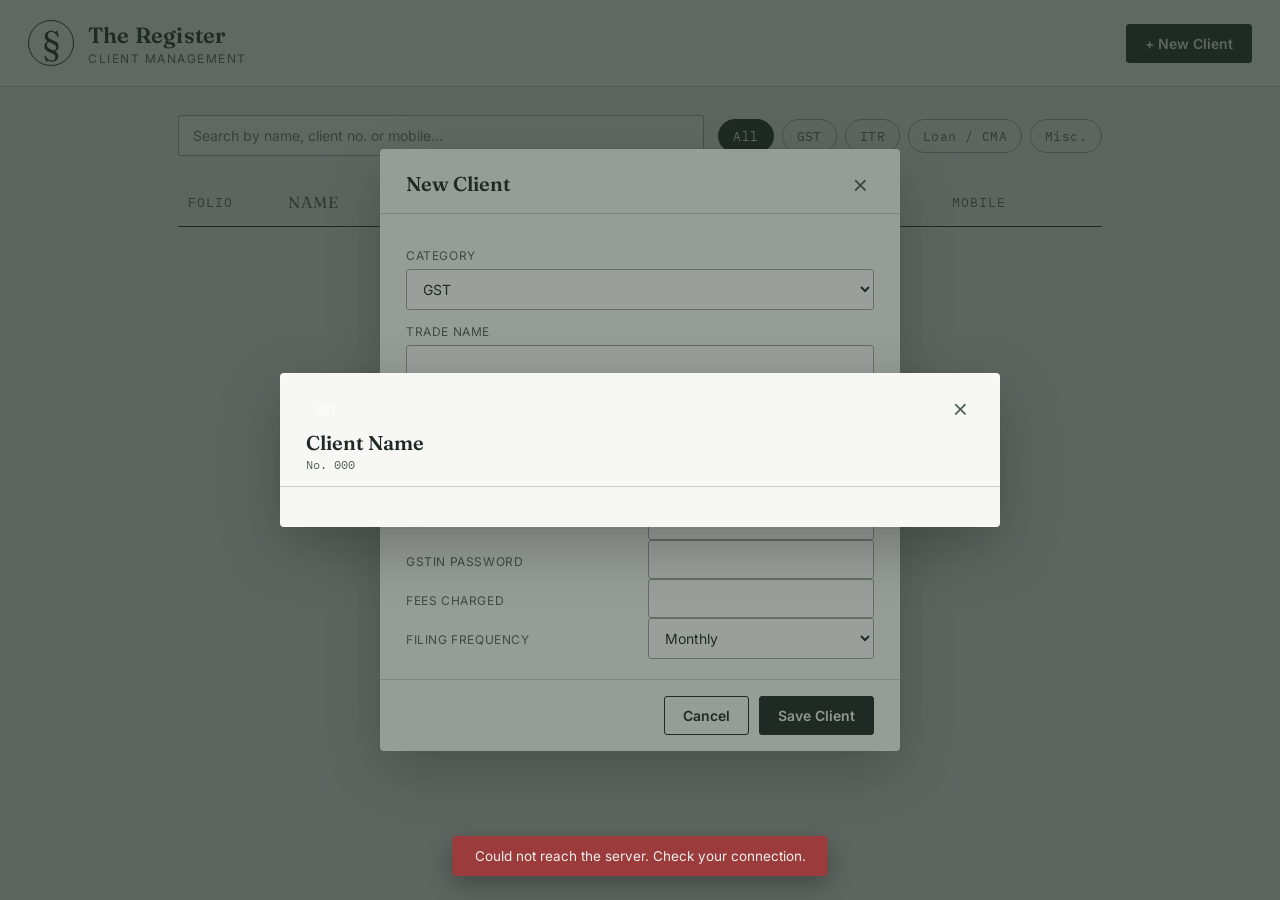
==== index.html @ 0e142f94 "Rename index-2.html to index.html" ====
<!DOCTYPE html>
<html lang="en">
<head>
<meta charset="UTF-8">
<meta name="viewport" content="width=device-width, initial-scale=1.0">
<title>The Register — Client Management</title>
<link rel="preconnect" href="https://fonts.googleapis.com">
<link href="https://fonts.googleapis.com/css2?family=Fraunces:opsz,wght@9..144,400;9..144,500;9..144,600&family=Inter:wght@400;500;600;700&family=IBM+Plex+Mono:wght@400;500&display=swap" rel="stylesheet">
<link rel="stylesheet" href="style.css">
</head>
<body>

<header class="topbar">
  <div class="brand">
    <span class="brand-mark">§</span>
    <div>
      <h1>The Register</h1>
      <p class="brand-sub">Client Management</p>
    </div>
  </div>
  <button class="btn btn-primary" id="addClientBtn">+ New Client</button>
</header>

<main>
  <div class="controls">
    <input type="text" id="searchInput" class="search-input" placeholder="Search by name, client no. or mobile…">
    <div class="chips" id="categoryChips">
      <button class="chip active" data-cat="ALL">All</button>
      <button class="chip" data-cat="GST">GST</button>
      <button class="chip" data-cat="ITR">ITR</button>
      <button class="chip" data-cat="LOAN">Loan / CMA</button>
      <button class="chip" data-cat="MISC">Misc.</button>
    </div>
  </div>

  <div class="ledger" id="ledgerHead">
    <div class="ledger-row ledger-headrow">
      <span class="col-no">Folio</span>
      <span class="col-name">Name</span>
      <span class="col-cat">Category</span>
      <span class="col-mobile">Mobile</span>
    </div>
  </div>
  <div class="ledger" id="clientList"></div>
  <p class="empty-state" id="emptyState" hidden>No clients match your search. Try a different name or clear the filter.</p>
</main>

<!-- ADD / EDIT CLIENT MODAL -->
<div class="overlay" id="addOverlay" hidden>
  <div class="modal">
    <div class="modal-head">
      <h2>New Client</h2>
      <button class="icon-btn" id="closeAddModal">&times;</button>
    </div>
    <div class="modal-body">
      <label class="field-label">Category</label>
      <select id="newCategorySelect" class="field-input">
        <option value="GST">GST</option>
        <option value="ITR">ITR</option>
        <option value="LOAN">Loan / CMA</option>
        <option value="MISC">Misc.</option>
      </select>
      <div id="newClientFields" class="field-grid"></div>
    </div>
    <div class="modal-foot">
      <button class="btn btn-ghost" id="cancelAddBtn">Cancel</button>
      <button class="btn btn-primary" id="saveNewClientBtn">Save Client</button>
    </div>
  </div>
</div>

<!-- CLIENT DETAIL MODAL -->
<div class="overlay" id="detailOverlay" hidden>
  <div class="modal modal-wide">
    <div class="modal-head">
      <div>
        <span class="stamp" id="detailStamp">GST</span>
        <h2 id="detailName">Client Name</h2>
        <p class="detail-folio" id="detailFolio">No. 000</p>
      </div>
      <button class="icon-btn" id="closeDetailModal">&times;</button>
    </div>
    <div class="modal-body" id="detailBody">
      <!-- populated by app.js -->
    </div>
  </div>
</div>

<div class="toast" id="toast" hidden></div>

<script src="app.js"></script>
</body>
</html>
---- style.css ----
:root{
  --paper: #EDEFEA;
  --paper-raised: #F7F8F4;
  --ink: #1F2A24;
  --ink-soft: #55635A;
  --line: #C9CFC6;
  --line-strong: #9CA69A;
  --gst: #A6742C;
  --itr: #1F6F63;
  --loan: #6B4C6E;
  --misc: #3E5C76;
  --danger: #9C3B3B;
  font-size: 16px;
}
*{ box-sizing: border-box; }
body{
  margin:0;
  background: var(--paper);
  color: var(--ink);
  font-family: 'Inter', sans-serif;
  -webkit-font-smoothing: antialiased;
}
h1,h2{ font-family: 'Fraunces', serif; font-weight: 600; margin:0; }
.mono{ font-family: 'IBM Plex Mono', monospace; }

/* ---- Topbar ---- */
.topbar{
  display:flex; align-items:center; justify-content:space-between;
  padding: 20px 28px;
  border-bottom: 1px solid var(--line);
  background: var(--paper-raised);
  position: sticky; top:0; z-index: 10;
}
.brand{ display:flex; align-items:center; gap:14px; }
.brand-mark{
  font-family:'Fraunces',serif; font-size:34px; color: var(--ink);
  border: 1.5px solid var(--ink); border-radius:50%;
  width:46px; height:46px; display:flex; align-items:center; justify-content:center;
  flex-shrink:0;
}
.brand h1{ font-size: 22px; letter-spacing: 0.2px; }
.brand-sub{ margin:2px 0 0; font-size:12px; text-transform:uppercase; letter-spacing:1.5px; color: var(--ink-soft); }

.btn{
  font-family:'Inter',sans-serif; font-size:14px; font-weight:600;
  padding:10px 18px; border-radius:3px; border:1px solid var(--ink); cursor:pointer;
  transition: all .15s ease;
}
.btn-primary{ background: var(--ink); color: var(--paper); }
.btn-primary:hover{ background:#3a4a3f; }
.btn-ghost{ background:transparent; color: var(--ink); }
.btn-ghost:hover{ background: var(--line); }
.btn-danger{ border-color: var(--danger); color: var(--danger); background: transparent; }
.btn-danger:hover{ background: var(--danger); color:#fff; }
.btn-small{ padding:6px 12px; font-size:13px; }

/* ---- Controls ---- */
main{ max-width: 980px; margin: 0 auto; padding: 28px; }
.controls{ display:flex; flex-wrap:wrap; gap:14px; align-items:center; margin-bottom: 22px; }
.search-input{
  flex:1; min-width:240px; padding:11px 14px; border:1px solid var(--line-strong);
  border-radius:3px; background: var(--paper-raised); font-family:'Inter'; font-size:14px; color: var(--ink);
}
.search-input:focus{ outline:2px solid var(--ink); outline-offset:1px; }
.chips{ display:flex; gap:8px; flex-wrap:wrap; }
.chip{
  font-family:'IBM Plex Mono', monospace; font-size:12.5px; letter-spacing:0.4px;
  padding:8px 14px; border-radius:20px; border:1px solid var(--line-strong);
  background: transparent; color: var(--ink-soft); cursor:pointer;
}
.chip.active{ background: var(--ink); color: var(--paper); border-color: var(--ink); }

/* ---- Ledger list ---- */
.ledger{ width:100%; }
.ledger-row{
  display:grid; grid-template-columns: 90px 1fr 130px 140px;
  align-items:center; padding: 14px 10px; border-bottom: 1px solid var(--line);
  gap: 10px;
}
.ledger-headrow{
  font-family:'IBM Plex Mono', monospace; font-size:11px; text-transform:uppercase;
  letter-spacing:1px; color: var(--ink-soft); border-bottom: 1.5px solid var(--ink);
}
.client-row{ cursor:pointer; transition: background .1s ease; }
.client-row:hover{ background: var(--paper-raised); }
.col-no{ font-family:'IBM Plex Mono',monospace; font-size:13px; color: var(--ink-soft); }
.col-name{ font-family:'Fraunces',serif; font-size:16px; }
.col-mobile{ font-family:'IBM Plex Mono',monospace; font-size:13px; }
.badge{
  display:inline-block; font-family:'IBM Plex Mono',monospace; font-size:11px; font-weight:500;
  padding:3px 9px; border-radius:2px; color:#fff; letter-spacing:0.4px; width: fit-content;
}
.empty-state{ text-align:center; color: var(--ink-soft); padding: 50px 0; font-size:14px; }

/* ---- Overlay / Modal ---- */
.overlay{
  position:fixed; inset:0; background: rgba(31,42,36,0.45);
  display:flex; align-items:center; justify-content:center; z-index:100; padding:20px;
}
.modal{
  background: var(--paper-raised); width:100%; max-width:520px; max-height:88vh;
  overflow-y:auto; border-radius:4px; box-shadow: 0 20px 60px rgba(0,0,0,0.25);
}
.modal-wide{ max-width: 720px; }
.modal-head{
  display:flex; align-items:flex-start; justify-content:space-between;
  padding: 22px 26px 14px; border-bottom:1px solid var(--line); position:relative;
}
.modal-head h2{ font-size:20px; }
.icon-btn{
  background:none; border:none; font-size:26px; line-height:1; cursor:pointer; color: var(--ink-soft);
}
.modal-body{ padding: 20px 26px; }
.modal-foot{
  display:flex; justify-content:flex-end; gap:10px; padding: 16px 26px; border-top:1px solid var(--line);
}

.field-label{ display:block; font-size:12px; text-transform:uppercase; letter-spacing:0.6px; color: var(--ink-soft); margin: 14px 0 6px; }
.field-input, textarea, select{
  width:100%; padding:10px 12px; border:1px solid var(--line-strong); border-radius:3px;
  font-family:'Inter'; font-size:14px; background:#fff; color: var(--ink);
}
textarea{ resize: vertical; min-height:60px; }
.field-grid{ display:grid; grid-template-columns: 1fr 1fr; gap: 0 16px; }
.field-grid .full{ grid-column: 1 / -1; }

/* ---- Client detail ---- */
.stamp{
  display:inline-block; font-family:'IBM Plex Mono',monospace; font-size:11px; font-weight:600;
  padding:4px 10px; border-radius:2px; color:#fff; transform: rotate(-3deg); margin-bottom:8px;
}
.detail-folio{ margin:2px 0 0; font-family:'IBM Plex Mono',monospace; font-size:12px; color: var(--ink-soft); }

.detail-section{ margin-bottom: 22px; }
.detail-section h3{
  font-family:'Fraunces',serif; font-size:15px; font-weight:600; margin: 0 0 10px;
  padding-bottom:6px; border-bottom: 1px solid var(--line);
}
.detail-grid{ display:grid; grid-template-columns: 1fr 1fr; gap: 10px 20px; }
.detail-item dt{ font-size:11px; text-transform:uppercase; letter-spacing:0.5px; color: var(--ink-soft); }
.detail-item dd{ margin: 2px 0 0; font-size:14.5px; }
.detail-item{ margin:0; }

table.ledger-table{ width:100%; border-collapse: collapse; font-size:13.5px; }
table.ledger-table th{
  text-align:left; font-family:'IBM Plex Mono',monospace; font-size:11px; text-transform:uppercase;
  letter-spacing:0.5px; color: var(--ink-soft); border-bottom: 1.5px solid var(--ink); padding:6px 8px;
}
table.ledger-table td{ padding:8px; border-bottom: 1px solid var(--line); vertical-align:top; }
table.ledger-table a{ color: var(--ink); }

.file-chip{
  display:inline-flex; align-items:center; gap:6px; font-size:12.5px; padding:5px 10px;
  border:1px solid var(--line-strong); border-radius:14px; margin:3px 6px 3px 0; text-decoration:none; color: var(--ink);
}
.file-chip:hover{ background: var(--line); }

.top-actions{ display:flex; gap:10px; margin-bottom: 18px; flex-wrap:wrap; }

.inline-form{ border: 1px dashed var(--line-strong); border-radius:4px; padding:14px; margin-top:10px; }
.inline-form .field-grid{ margin-bottom: 10px; }

.toast{
  position:fixed; bottom:24px; left:50%; transform:translateX(-50%);
  background: var(--ink); color: var(--paper); padding:12px 22px; border-radius:4px;
  font-size:13.5px; z-index:200; box-shadow:0 8px 24px rgba(0,0,0,0.3);
}

@media (max-width: 640px){
  .ledger-row{ grid-template-columns: 60px 1fr 90px; }
  .col-mobile{ display:none; }
  .field-grid{ grid-template-columns: 1fr; }
  .detail-grid{ grid-template-columns: 1fr; }
}
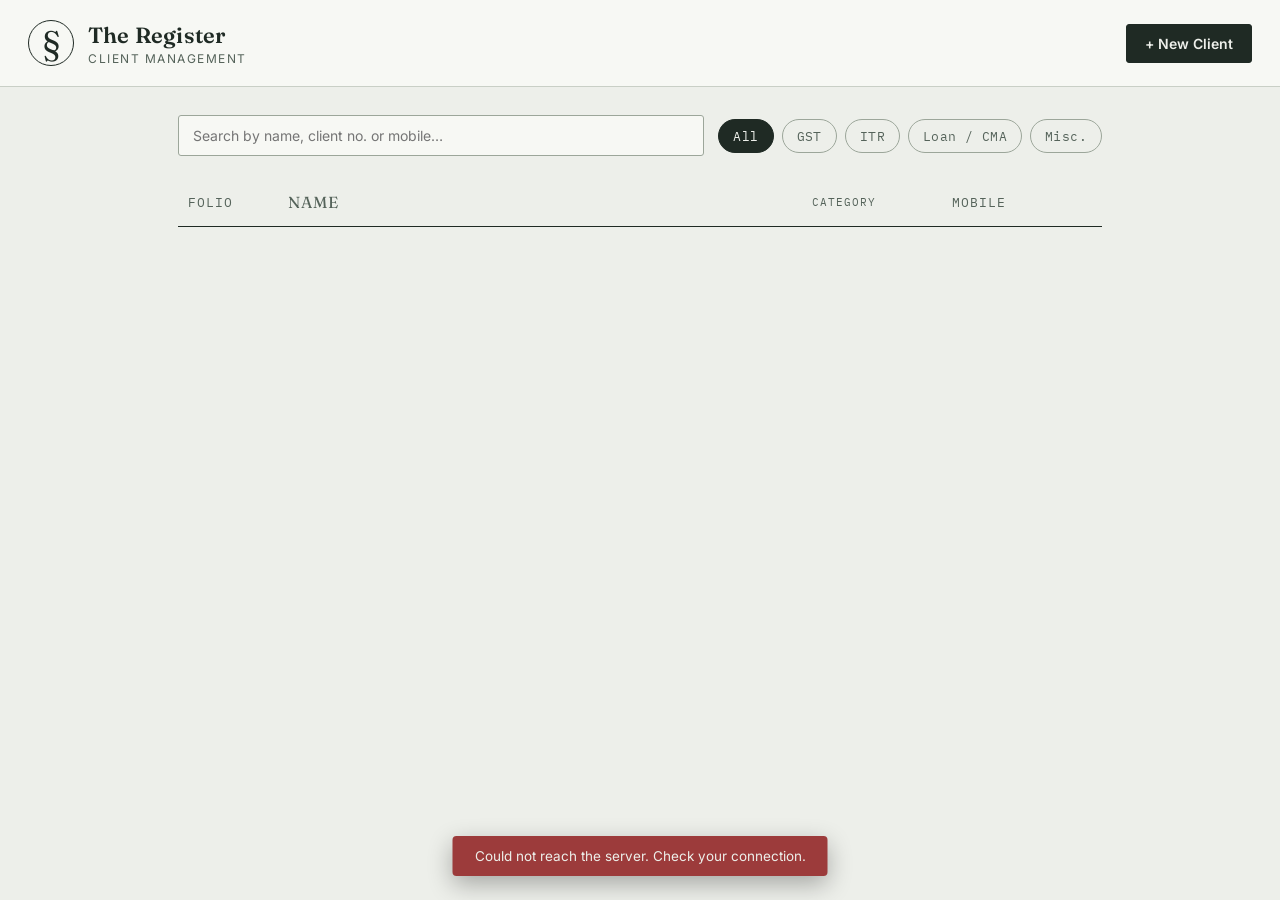
==== commit 9e471f2a: "Rename index-3.html to index.html" ====
--- a/index.html
+++ b/index.html
@@ -6,7 +6,184 @@
 <title>The Register — Client Management</title>
 <link rel="preconnect" href="https://fonts.googleapis.com">
 <link href="https://fonts.googleapis.com/css2?family=Fraunces:opsz,wght@9..144,400;9..144,500;9..144,600&family=Inter:wght@400;500;600;700&family=IBM+Plex+Mono:wght@400;500&display=swap" rel="stylesheet">
-<link rel="stylesheet" href="style.css">
+<style>
+:root{
+  --paper: #EDEFEA;
+  --paper-raised: #F7F8F4;
+  --ink: #1F2A24;
+  --ink-soft: #55635A;
+  --line: #C9CFC6;
+  --line-strong: #9CA69A;
+  --gst: #A6742C;
+  --itr: #1F6F63;
+  --loan: #6B4C6E;
+  --misc: #3E5C76;
+  --danger: #9C3B3B;
+  font-size: 16px;
+}
+*{ box-sizing: border-box; }
+body{
+  margin:0;
+  background: var(--paper);
+  color: var(--ink);
+  font-family: 'Inter', sans-serif;
+  -webkit-font-smoothing: antialiased;
+}
+h1,h2{ font-family: 'Fraunces', serif; font-weight: 600; margin:0; }
+.mono{ font-family: 'IBM Plex Mono', monospace; }
+
+/* ---- Topbar ---- */
+.topbar{
+  display:flex; align-items:center; justify-content:space-between;
+  padding: 20px 28px;
+  border-bottom: 1px solid var(--line);
+  background: var(--paper-raised);
+  position: sticky; top:0; z-index: 10;
+}
+.brand{ display:flex; align-items:center; gap:14px; }
+.brand-mark{
+  font-family:'Fraunces',serif; font-size:34px; color: var(--ink);
+  border: 1.5px solid var(--ink); border-radius:50%;
+  width:46px; height:46px; display:flex; align-items:center; justify-content:center;
+  flex-shrink:0;
+}
+.brand h1{ font-size: 22px; letter-spacing: 0.2px; }
+.brand-sub{ margin:2px 0 0; font-size:12px; text-transform:uppercase; letter-spacing:1.5px; color: var(--ink-soft); }
+
+.btn{
+  font-family:'Inter',sans-serif; font-size:14px; font-weight:600;
+  padding:10px 18px; border-radius:3px; border:1px solid var(--ink); cursor:pointer;
+  transition: all .15s ease;
+}
+.btn-primary{ background: var(--ink); color: var(--paper); }
+.btn-primary:hover{ background:#3a4a3f; }
+.btn-ghost{ background:transparent; color: var(--ink); }
+.btn-ghost:hover{ background: var(--line); }
+.btn-danger{ border-color: var(--danger); color: var(--danger); background: transparent; }
+.btn-danger:hover{ background: var(--danger); color:#fff; }
+.btn-small{ padding:6px 12px; font-size:13px; }
+
+/* ---- Controls ---- */
+main{ max-width: 980px; margin: 0 auto; padding: 28px; }
+.controls{ display:flex; flex-wrap:wrap; gap:14px; align-items:center; margin-bottom: 22px; }
+.search-input{
+  flex:1; min-width:240px; padding:11px 14px; border:1px solid var(--line-strong);
+  border-radius:3px; background: var(--paper-raised); font-family:'Inter'; font-size:14px; color: var(--ink);
+}
+.search-input:focus{ outline:2px solid var(--ink); outline-offset:1px; }
+.chips{ display:flex; gap:8px; flex-wrap:wrap; }
+.chip{
+  font-family:'IBM Plex Mono', monospace; font-size:12.5px; letter-spacing:0.4px;
+  padding:8px 14px; border-radius:20px; border:1px solid var(--line-strong);
+  background: transparent; color: var(--ink-soft); cursor:pointer;
+}
+.chip.active{ background: var(--ink); color: var(--paper); border-color: var(--ink); }
+
+/* ---- Ledger list ---- */
+.ledger{ width:100%; }
+.ledger-row{
+  display:grid; grid-template-columns: 90px 1fr 130px 140px;
+  align-items:center; padding: 14px 10px; border-bottom: 1px solid var(--line);
+  gap: 10px;
+}
+.ledger-headrow{
+  font-family:'IBM Plex Mono', monospace; font-size:11px; text-transform:uppercase;
+  letter-spacing:1px; color: var(--ink-soft); border-bottom: 1.5px solid var(--ink);
+}
+.client-row{ cursor:pointer; transition: background .1s ease; }
+.client-row:hover{ background: var(--paper-raised); }
+.col-no{ font-family:'IBM Plex Mono',monospace; font-size:13px; color: var(--ink-soft); }
+.col-name{ font-family:'Fraunces',serif; font-size:16px; }
+.col-mobile{ font-family:'IBM Plex Mono',monospace; font-size:13px; }
+.badge{
+  display:inline-block; font-family:'IBM Plex Mono',monospace; font-size:11px; font-weight:500;
+  padding:3px 9px; border-radius:2px; color:#fff; letter-spacing:0.4px; width: fit-content;
+}
+.empty-state{ text-align:center; color: var(--ink-soft); padding: 50px 0; font-size:14px; }
+
+/* ---- Overlay / Modal ---- */
+.overlay{
+  position:fixed; inset:0; background: rgba(31,42,36,0.45);
+  display:flex; align-items:center; justify-content:center; z-index:100; padding:20px;
+}
+.overlay[hidden]{ display:none !important; }
+.modal{
+  background: var(--paper-raised); width:100%; max-width:520px; max-height:88vh;
+  overflow-y:auto; border-radius:4px; box-shadow: 0 20px 60px rgba(0,0,0,0.25);
+}
+.modal-wide{ max-width: 720px; }
+.modal-head{
+  display:flex; align-items:flex-start; justify-content:space-between;
+  padding: 22px 26px 14px; border-bottom:1px solid var(--line); position:relative;
+}
+.modal-head h2{ font-size:20px; }
+.icon-btn{
+  background:none; border:none; font-size:26px; line-height:1; cursor:pointer; color: var(--ink-soft);
+}
+.modal-body{ padding: 20px 26px; }
+.modal-foot{
+  display:flex; justify-content:flex-end; gap:10px; padding: 16px 26px; border-top:1px solid var(--line);
+}
+
+.field-label{ display:block; font-size:12px; text-transform:uppercase; letter-spacing:0.6px; color: var(--ink-soft); margin: 14px 0 6px; }
+.field-input, textarea, select{
+  width:100%; padding:10px 12px; border:1px solid var(--line-strong); border-radius:3px;
+  font-family:'Inter'; font-size:14px; background:#fff; color: var(--ink);
+}
+textarea{ resize: vertical; min-height:60px; }
+.field-grid{ display:grid; grid-template-columns: 1fr 1fr; gap: 0 16px; }
+.field-grid .full{ grid-column: 1 / -1; }
+
+/* ---- Client detail ---- */
+.stamp{
+  display:inline-block; font-family:'IBM Plex Mono',monospace; font-size:11px; font-weight:600;
+  padding:4px 10px; border-radius:2px; color:#fff; transform: rotate(-3deg); margin-bottom:8px;
+}
+.detail-folio{ margin:2px 0 0; font-family:'IBM Plex Mono',monospace; font-size:12px; color: var(--ink-soft); }
+
+.detail-section{ margin-bottom: 22px; }
+.detail-section h3{
+  font-family:'Fraunces',serif; font-size:15px; font-weight:600; margin: 0 0 10px;
+  padding-bottom:6px; border-bottom: 1px solid var(--line);
+}
+.detail-grid{ display:grid; grid-template-columns: 1fr 1fr; gap: 10px 20px; }
+.detail-item dt{ font-size:11px; text-transform:uppercase; letter-spacing:0.5px; color: var(--ink-soft); }
+.detail-item dd{ margin: 2px 0 0; font-size:14.5px; }
+.detail-item{ margin:0; }
+
+table.ledger-table{ width:100%; border-collapse: collapse; font-size:13.5px; }
+table.ledger-table th{
+  text-align:left; font-family:'IBM Plex Mono',monospace; font-size:11px; text-transform:uppercase;
+  letter-spacing:0.5px; color: var(--ink-soft); border-bottom: 1.5px solid var(--ink); padding:6px 8px;
+}
+table.ledger-table td{ padding:8px; border-bottom: 1px solid var(--line); vertical-align:top; }
+table.ledger-table a{ color: var(--ink); }
+
+.file-chip{
+  display:inline-flex; align-items:center; gap:6px; font-size:12.5px; padding:5px 10px;
+  border:1px solid var(--line-strong); border-radius:14px; margin:3px 6px 3px 0; text-decoration:none; color: var(--ink);
+}
+.file-chip:hover{ background: var(--line); }
+
+.top-actions{ display:flex; gap:10px; margin-bottom: 18px; flex-wrap:wrap; }
+
+.inline-form{ border: 1px dashed var(--line-strong); border-radius:4px; padding:14px; margin-top:10px; }
+.inline-form .field-grid{ margin-bottom: 10px; }
+
+.toast{
+  position:fixed; bottom:24px; left:50%; transform:translateX(-50%);
+  background: var(--ink); color: var(--paper); padding:12px 22px; border-radius:4px;
+  font-size:13.5px; z-index:200; box-shadow:0 8px 24px rgba(0,0,0,0.3);
+}
+
+@media (max-width: 640px){
+  .ledger-row{ grid-template-columns: 60px 1fr 90px; }
+  .col-mobile{ display:none; }
+  .field-grid{ grid-template-columns: 1fr; }
+  .detail-grid{ grid-template-columns: 1fr; }
+}
+
+</style>
 </head>
 <body>
 
@@ -88,6 +265,513 @@
 
 <div class="toast" id="toast" hidden></div>
 
-<script src="app.js"></script>
+<script>
+// ====== CONFIG ======
+const WEBAPP_URL = 'https://script.google.com/macros/s/AKfycbxRIaW9MfkYPG2aRghtHPaERHVi68ciGBu0YhYtq0pR581flV8NpAcSADI3J6Pv7G05Zg/exec';
+
+const CATEGORY_META = {
+  GST:  { label: 'GST',       color: '#A6742C' },
+  ITR:  { label: 'ITR',       color: '#1F6F63' },
+  LOAN: { label: 'Loan/CMA',  color: '#6B4C6E' },
+  MISC: { label: 'Misc.',     color: '#3E5C76' }
+};
+
+const FIELDS = {
+  GST: [
+    { key: 'TradeName', label: 'Trade Name', type: 'text', required: true, full: true },
+    { key: 'GSTIN', label: 'GSTIN No.', type: 'text' },
+    { key: 'MobileNo', label: 'Mobile No.', type: 'tel' },
+    { key: 'EmailId', label: 'Email ID', type: 'email' },
+    { key: 'UserId', label: 'User ID', type: 'text' },
+    { key: 'GSTPassword', label: 'GSTIN Password', type: 'text' },
+    { key: 'FeesCharged', label: 'Fees Charged', type: 'text' },
+    { key: 'FilingFrequency', label: 'Filing Frequency', type: 'select', options: ['Monthly', 'Quarterly'] }
+  ],
+  ITR: [
+    { key: 'Name', label: 'Name', type: 'text', required: true, full: true },
+    { key: 'BirthDate', label: 'Birth Date', type: 'date' },
+    { key: 'PhoneNo', label: 'Phone No.', type: 'tel' },
+    { key: 'Address', label: 'Address', type: 'textarea', full: true },
+    { key: 'EmailId', label: 'Email ID', type: 'email' },
+    { key: 'AadharNo', label: 'Aadhar No.', type: 'text' },
+    { key: 'PanNo', label: 'PAN Card No.', type: 'text' },
+    { key: 'ITRPassword', label: 'ITR Password', type: 'text' },
+    { key: 'AISTISPassword', label: 'AIS / TIS Password', type: 'text' }
+  ],
+  LOAN: [
+    { key: 'Name', label: 'Client Name', type: 'text', required: true, full: true },
+    { key: 'MobileNo', label: 'Mobile No.', type: 'tel' },
+    { key: 'LoanAmount', label: 'Loan Amount', type: 'text' },
+    { key: 'Address', label: 'Address', type: 'textarea', full: true },
+    { key: 'FeesCharged', label: 'Fees Charged', type: 'text' },
+    { key: 'Details', label: 'Details', type: 'textarea', full: true }
+  ],
+  MISC: [
+    { key: 'Name', label: 'Client Name', type: 'text', required: true, full: true },
+    { key: 'MobileNo', label: 'Mobile No.', type: 'tel' },
+    { key: 'FeesCharged', label: 'Fees Charged', type: 'text' },
+    { key: 'Address', label: 'Address', type: 'textarea', full: true },
+    { key: 'OtherDetails', label: 'Other Details (optional)', type: 'textarea', full: true }
+  ]
+};
+
+const ENTRY_FIELDS = {
+  GST: [
+    { key: 'Month', label: 'Month', type: 'month' },
+    { key: 'TaxableValue', label: 'Taxable Value of Sales', type: 'text' },
+    { key: 'DocumentsIssued', label: 'Documents Issued', type: 'text' },
+    { key: 'HSN', label: 'HSN No.', type: 'text' },
+    { key: 'OtherDetails', label: 'Other Details', type: 'text' }
+  ],
+  ITR: [
+    { key: 'Year', label: 'Year', type: 'text' },
+    { key: 'ReturnFiledOn', label: 'Return Filed On', type: 'date' },
+    { key: 'IncomeDeclared', label: 'Income Declared', type: 'text' },
+    { key: 'TaxPaid', label: 'Tax Paid', type: 'text' },
+    { key: 'FeesCharged', label: 'Fees Charged', type: 'text' }
+  ]
+};
+
+const ENTRY_TABLE_COLUMNS = {
+  GST: ['Month', 'TaxableValue', 'DocumentsIssued', 'HSN', 'OtherDetails', 'DocLinks'],
+  ITR: ['Year', 'ReturnFiledOn', 'IncomeDeclared', 'TaxPaid', 'FeesCharged', 'DocLinks']
+};
+
+// ====== STATE ======
+let allClients = [];
+let activeCategory = 'ALL';
+let searchTerm = '';
+let currentDetail = null; // { category, clientNo }
+let editMode = false;
+
+// ====== INIT ======
+document.addEventListener('DOMContentLoaded', () => {
+  buildAddFormFields('GST');
+  loadClients();
+
+  document.getElementById('addClientBtn').addEventListener('click', openAddModal);
+  document.getElementById('closeAddModal').addEventListener('click', closeAddModal);
+  document.getElementById('cancelAddBtn').addEventListener('click', closeAddModal);
+  document.getElementById('saveNewClientBtn').addEventListener('click', submitNewClient);
+  document.getElementById('newCategorySelect').addEventListener('change', (e) => buildAddFormFields(e.target.value));
+  document.getElementById('closeDetailModal').addEventListener('click', closeDetailModal);
+  document.getElementById('searchInput').addEventListener('input', (e) => { searchTerm = e.target.value.toLowerCase(); renderList(); });
+
+  document.getElementById('categoryChips').addEventListener('click', (e) => {
+    if (!e.target.classList.contains('chip')) return;
+    document.querySelectorAll('.chip').forEach(c => c.classList.remove('active'));
+    e.target.classList.add('active');
+    activeCategory = e.target.dataset.cat;
+    renderList();
+  });
+});
+
+// ====== API HELPERS ======
+async function apiGet(params) {
+  const url = new URL(WEBAPP_URL);
+  Object.keys(params).forEach(k => url.searchParams.set(k, params[k]));
+  const res = await fetch(url.toString());
+  return res.json();
+}
+async function apiPost(action, payload) {
+  const res = await fetch(WEBAPP_URL, {
+    method: 'POST',
+    body: JSON.stringify({ action, payload })
+  });
+  return res.json();
+}
+function showToast(msg, isError) {
+  const t = document.getElementById('toast');
+  t.textContent = msg;
+  t.style.background = isError ? '#9C3B3B' : '#1F2A24';
+  t.hidden = false;
+  setTimeout(() => { t.hidden = true; }, 3200);
+}
+function filesToPayload(fileInput) {
+  const files = Array.from(fileInput.files || []);
+  return Promise.all(files.map(f => new Promise((resolve, reject) => {
+    const reader = new FileReader();
+    reader.onload = () => resolve({ name: f.name, mime: f.type, data: reader.result.split(',')[1] });
+    reader.onerror = reject;
+    reader.readAsDataURL(f);
+  })));
+}
+
+// ====== LIST ======
+async function loadClients() {
+  try {
+    const data = await apiGet({ action: 'listClients' });
+    if (!data.ok) { showToast(data.error || 'Failed to load clients', true); return; }
+    allClients = data.clients;
+    renderList();
+  } catch (err) {
+    showToast('Could not reach the server. Check your connection.', true);
+  }
+}
+
+function renderList() {
+  const container = document.getElementById('clientList');
+  const empty = document.getElementById('emptyState');
+  let list = allClients;
+  if (activeCategory !== 'ALL') list = list.filter(c => c.category === activeCategory);
+  if (searchTerm) {
+    list = list.filter(c =>
+      (c.name || '').toLowerCase().includes(searchTerm) ||
+      (c.clientNo || '').toLowerCase().includes(searchTerm) ||
+      (c.mobile || '').toLowerCase().includes(searchTerm)
+    );
+  }
+  container.innerHTML = '';
+  if (list.length === 0) { empty.hidden = false; return; }
+  empty.hidden = true;
+
+  list.forEach(c => {
+    const meta = CATEGORY_META[c.category] || { label: c.category, color: '#555' };
+    const row = document.createElement('div');
+    row.className = 'ledger-row client-row';
+    row.innerHTML = `
+      <span class="col-no mono">${c.clientNo}</span>
+      <span class="col-name">${escapeHtml(c.name || '(unnamed)')}</span>
+      <span class="col-cat"><span class="badge" style="background:${meta.color}">${meta.label}</span></span>
+      <span class="col-mobile">${escapeHtml(c.mobile || '')}</span>
+    `;
+    row.addEventListener('click', () => openDetailModal(c.category, c.clientNo));
+    container.appendChild(row);
+  });
+}
+
+function escapeHtml(str) {
+  return String(str).replace(/[&<>"']/g, s => ({ '&': '&amp;', '<': '&lt;', '>': '&gt;', '"': '&quot;', "'": '&#39;' }[s]));
+}
+
+// ====== ADD CLIENT MODAL ======
+function openAddModal() {
+  document.getElementById('newCategorySelect').value = 'GST';
+  buildAddFormFields('GST');
+  document.getElementById('addOverlay').hidden = false;
+}
+function closeAddModal() { document.getElementById('addOverlay').hidden = true; }
+
+function buildAddFormFields(category) {
+  const wrap = document.getElementById('newClientFields');
+  wrap.innerHTML = '';
+  FIELDS[category].forEach(f => {
+    const labelEl = document.createElement('label');
+    labelEl.className = 'field-label' + (f.full ? ' full' : '');
+    labelEl.textContent = f.label;
+    labelEl.style.gridColumn = f.full ? '1 / -1' : 'auto';
+
+    let inputEl;
+    if (f.type === 'textarea') { inputEl = document.createElement('textarea'); }
+    else if (f.type === 'select') {
+      inputEl = document.createElement('select');
+      f.options.forEach(o => {
+        const opt = document.createElement('option'); opt.value = o; opt.textContent = o;
+        inputEl.appendChild(opt);
+      });
+    } else {
+      inputEl = document.createElement('input'); inputEl.type = f.type;
+    }
+    inputEl.className = 'field-input' + (f.full ? ' full' : '');
+    inputEl.id = 'new_' + f.key;
+    inputEl.dataset.key = f.key;
+    if (f.full) { labelEl.style.gridColumn = '1 / -1'; inputEl.style.gridColumn = '1 / -1'; }
+
+    wrap.appendChild(labelEl);
+    wrap.appendChild(inputEl);
+  });
+}
+
+async function submitNewClient() {
+  const category = document.getElementById('newCategorySelect').value;
+  const fields = {};
+  FIELDS[category].forEach(f => {
+    fields[f.key] = document.getElementById('new_' + f.key).value.trim();
+  });
+  const nameField = FIELDS[category][0].key;
+  if (!fields[nameField]) { showToast('Please enter a name before saving.', true); return; }
+
+  const btn = document.getElementById('saveNewClientBtn');
+  btn.disabled = true; btn.textContent = 'Saving…';
+  try {
+    const res = await apiPost('addClient', { category, fields });
+    if (!res.ok) { showToast(res.error || 'Could not save client', true); return; }
+    showToast('Client added.');
+    closeAddModal();
+    await loadClients();
+  } catch (err) {
+    showToast('Save failed — check your connection.', true);
+  } finally {
+    btn.disabled = false; btn.textContent = 'Save Client';
+  }
+}
+
+// ====== DETAIL MODAL ======
+async function openDetailModal(category, clientNo) {
+  currentDetail = { category, clientNo };
+  editMode = false;
+  document.getElementById('detailOverlay').hidden = false;
+  document.getElementById('detailBody').innerHTML = '<p>Loading…</p>';
+  await refreshDetail();
+}
+function closeDetailModal() { document.getElementById('detailOverlay').hidden = true; currentDetail = null; }
+
+async function refreshDetail() {
+  const { category, clientNo } = currentDetail;
+  const data = await apiGet({ action: 'getClient', category, clientNo });
+  if (!data.ok) { showToast(data.error || 'Could not load client', true); return; }
+
+  const meta = CATEGORY_META[category];
+  const nameField = FIELDS[category][0].key;
+  document.getElementById('detailStamp').textContent = meta.label;
+  document.getElementById('detailStamp').style.background = meta.color;
+  document.getElementById('detailName').textContent = data.client[nameField] || '(unnamed)';
+  document.getElementById('detailFolio').textContent = 'No. ' + data.client.ClientNo;
+
+  renderDetailBody(data);
+}
+
+function renderDetailBody(data) {
+  const { category } = currentDetail;
+  const client = data.client;
+  const body = document.getElementById('detailBody');
+  body.innerHTML = '';
+
+  // top actions
+  const actions = document.createElement('div');
+  actions.className = 'top-actions';
+  const editBtn = document.createElement('button');
+  editBtn.className = 'btn btn-ghost btn-small';
+  editBtn.textContent = editMode ? 'Cancel Edit' : 'Edit Details';
+  editBtn.addEventListener('click', () => { editMode = !editMode; renderDetailBody(data); });
+  actions.appendChild(editBtn);
+
+  if (editMode) {
+    const saveBtn = document.createElement('button');
+    saveBtn.className = 'btn btn-primary btn-small';
+    saveBtn.textContent = 'Save Changes';
+    saveBtn.addEventListener('click', () => saveEditedDetails(client));
+    actions.appendChild(saveBtn);
+  }
+  if (client.DriveLink) {
+    const driveBtn = document.createElement('a');
+    driveBtn.className = 'btn btn-ghost btn-small';
+    driveBtn.href = client.DriveLink; driveBtn.target = '_blank';
+    driveBtn.textContent = 'Open Drive Folder ↗';
+    actions.appendChild(driveBtn);
+  }
+  body.appendChild(actions);
+
+  // details section
+  const section = document.createElement('div');
+  section.className = 'detail-section';
+  const h3 = document.createElement('h3'); h3.textContent = 'Details';
+  section.appendChild(h3);
+
+  if (editMode) {
+    const grid = document.createElement('div');
+    grid.className = 'field-grid';
+    FIELDS[category].forEach(f => {
+      const label = document.createElement('label');
+      label.className = 'field-label' + (f.full ? ' full' : '');
+      label.textContent = f.label;
+      let input;
+      if (f.type === 'textarea') { input = document.createElement('textarea'); }
+      else if (f.type === 'select') {
+        input = document.createElement('select');
+        f.options.forEach(o => { const opt = document.createElement('option'); opt.value = o; opt.textContent = o; input.appendChild(opt); });
+      } else { input = document.createElement('input'); input.type = f.type; }
+      input.className = 'field-input';
+      input.id = 'edit_' + f.key;
+      input.value = client[f.key] || '';
+      if (f.full) { label.style.gridColumn = '1/-1'; input.style.gridColumn = '1/-1'; }
+      grid.appendChild(label); grid.appendChild(input);
+    });
+    section.appendChild(grid);
+  } else {
+    const dl = document.createElement('dl');
+    dl.className = 'detail-grid';
+    FIELDS[category].forEach(f => {
+      const item = document.createElement('div');
+      item.className = 'detail-item' + (f.full ? '' : '');
+      item.innerHTML = `<dt>${f.label}</dt><dd>${escapeHtml(client[f.key] || '—')}</dd>`;
+      dl.appendChild(item);
+    });
+    section.appendChild(dl);
+  }
+  body.appendChild(section);
+
+  // documents section
+  body.appendChild(buildDocsSection(data));
+
+  // entries table (GST/ITR only)
+  if (ENTRY_FIELDS[category]) {
+    body.appendChild(buildEntriesSection(data));
+  }
+}
+
+function buildDocsSection(data) {
+  const { category, clientNo } = currentDetail;
+  const wrap = document.createElement('div');
+  wrap.className = 'detail-section';
+  wrap.innerHTML = '<h3>Client Documents</h3>';
+
+  const filesWrap = document.createElement('div');
+  if (data.documentFiles && data.documentFiles.length) {
+    data.documentFiles.forEach(f => {
+      const a = document.createElement('a');
+      a.href = f.url; a.target = '_blank'; a.className = 'file-chip';
+      a.textContent = '📄 ' + f.name;
+      filesWrap.appendChild(a);
+    });
+  } else {
+    filesWrap.innerHTML = '<p style="color:var(--ink-soft);font-size:13.5px;">No documents uploaded yet.</p>';
+  }
+  wrap.appendChild(filesWrap);
+
+  const uploadRow = document.createElement('div');
+  uploadRow.style.marginTop = '10px';
+  uploadRow.innerHTML = `<input type="file" id="docsUploadInput" multiple style="font-size:13px;">`;
+  const uploadBtn = document.createElement('button');
+  uploadBtn.className = 'btn btn-ghost btn-small';
+  uploadBtn.style.marginLeft = '10px';
+  uploadBtn.textContent = 'Upload';
+  uploadBtn.addEventListener('click', async () => {
+    const input = document.getElementById('docsUploadInput');
+    if (!input.files.length) { showToast('Choose files first.', true); return; }
+    uploadBtn.disabled = true; uploadBtn.textContent = 'Uploading…';
+    try {
+      const files = await filesToPayload(input);
+      const res = await apiPost('uploadDocs', { category, clientNo, files, folderType: 'documents' });
+      if (!res.ok) { showToast(res.error || 'Upload failed', true); return; }
+      showToast('Documents uploaded.');
+      await refreshDetail();
+    } finally {
+      uploadBtn.disabled = false; uploadBtn.textContent = 'Upload';
+    }
+  });
+  uploadRow.appendChild(uploadBtn);
+  wrap.appendChild(uploadRow);
+
+  return wrap;
+}
+
+function buildEntriesSection(data) {
+  const { category, clientNo } = currentDetail;
+  const wrap = document.createElement('div');
+  wrap.className = 'detail-section';
+  const title = category === 'GST' ? 'Monthly Filing Record' : 'Yearly Return Record';
+  wrap.innerHTML = `<h3>${title}</h3>`;
+
+  const cols = ENTRY_TABLE_COLUMNS[category];
+  const table = document.createElement('table');
+  table.className = 'ledger-table';
+  const theadLabels = ENTRY_FIELDS[category].map(f => f.label).concat(['Documents']);
+  table.innerHTML = `<thead><tr>${theadLabels.map(l => `<th>${l}</th>`).join('')}</tr></thead>`;
+  const tbody = document.createElement('tbody');
+
+  (data.entries || []).slice().reverse().forEach(entry => {
+    const tr = document.createElement('tr');
+    const cells = cols.map(c => {
+      if (c === 'DocLinks') {
+        if (!entry.DocLinks) return '<td>—</td>';
+        const links = entry.DocLinks.split(',').map((u, i) => `<a href="${u.trim()}" target="_blank">File ${i + 1}</a>`).join(', ');
+        return `<td>${links}</td>`;
+      }
+      return `<td>${escapeHtml(entry[c] || '—')}</td>`;
+    }).join('');
+    tr.innerHTML = cells;
+    tbody.appendChild(tr);
+  });
+  table.appendChild(tbody);
+  wrap.appendChild(table);
+
+  if (!data.entries || data.entries.length === 0) {
+    const p = document.createElement('p');
+    p.style.cssText = 'color:var(--ink-soft);font-size:13.5px;margin-top:8px;';
+    p.textContent = 'No entries recorded yet.';
+    wrap.appendChild(p);
+  }
+
+  const addBtn = document.createElement('button');
+  addBtn.className = 'btn btn-ghost btn-small';
+  addBtn.style.marginTop = '12px';
+  addBtn.textContent = '+ Add Entry';
+  const formHolder = document.createElement('div');
+
+  addBtn.addEventListener('click', () => {
+    if (formHolder.children.length) { formHolder.innerHTML = ''; return; }
+    formHolder.appendChild(buildEntryForm(category, clientNo));
+  });
+
+  wrap.appendChild(addBtn);
+  wrap.appendChild(formHolder);
+  return wrap;
+}
+
+function buildEntryForm(category, clientNo) {
+  const form = document.createElement('div');
+  form.className = 'inline-form';
+  const grid = document.createElement('div');
+  grid.className = 'field-grid';
+
+  ENTRY_FIELDS[category].forEach(f => {
+    const label = document.createElement('label');
+    label.className = 'field-label';
+    label.textContent = f.label;
+    const input = document.createElement('input');
+    input.type = f.type; input.className = 'field-input';
+    input.id = 'entry_' + f.key;
+    grid.appendChild(label); grid.appendChild(input);
+  });
+  form.appendChild(grid);
+
+  const fileLabel = document.createElement('label');
+  fileLabel.className = 'field-label';
+  fileLabel.textContent = category === 'GST' ? 'Upload this month\'s documents / return' : 'Upload this year\'s return';
+  form.appendChild(fileLabel);
+  const fileInput = document.createElement('input');
+  fileInput.type = 'file'; fileInput.multiple = true; fileInput.id = 'entryFileInput';
+  form.appendChild(fileInput);
+
+  const saveBtn = document.createElement('button');
+  saveBtn.className = 'btn btn-primary btn-small';
+  saveBtn.style.marginTop = '14px';
+  saveBtn.textContent = 'Save Entry';
+  saveBtn.addEventListener('click', async () => {
+    const entry = {};
+    ENTRY_FIELDS[category].forEach(f => { entry[f.key] = document.getElementById('entry_' + f.key).value.trim(); });
+    saveBtn.disabled = true; saveBtn.textContent = 'Saving…';
+    try {
+      const files = await filesToPayload(fileInput);
+      const res = await apiPost('addEntry', { category, clientNo, entry, files });
+      if (!res.ok) { showToast(res.error || 'Could not save entry', true); return; }
+      showToast('Entry added.');
+      await refreshDetail();
+    } finally {
+      saveBtn.disabled = false; saveBtn.textContent = 'Save Entry';
+    }
+  });
+  form.appendChild(saveBtn);
+  return form;
+}
+
+async function saveEditedDetails(client) {
+  const { category, clientNo } = currentDetail;
+  const fields = {};
+  FIELDS[category].forEach(f => { fields[f.key] = document.getElementById('edit_' + f.key).value.trim(); });
+  try {
+    const res = await apiPost('updateClient', { category, clientNo, fields });
+    if (!res.ok) { showToast(res.error || 'Could not save changes', true); return; }
+    showToast('Details updated.');
+    editMode = false;
+    await refreshDetail();
+    await loadClients();
+  } catch (err) {
+    showToast('Save failed — check your connection.', true);
+  }
+}
+
+</script>
 </body>
 </html>
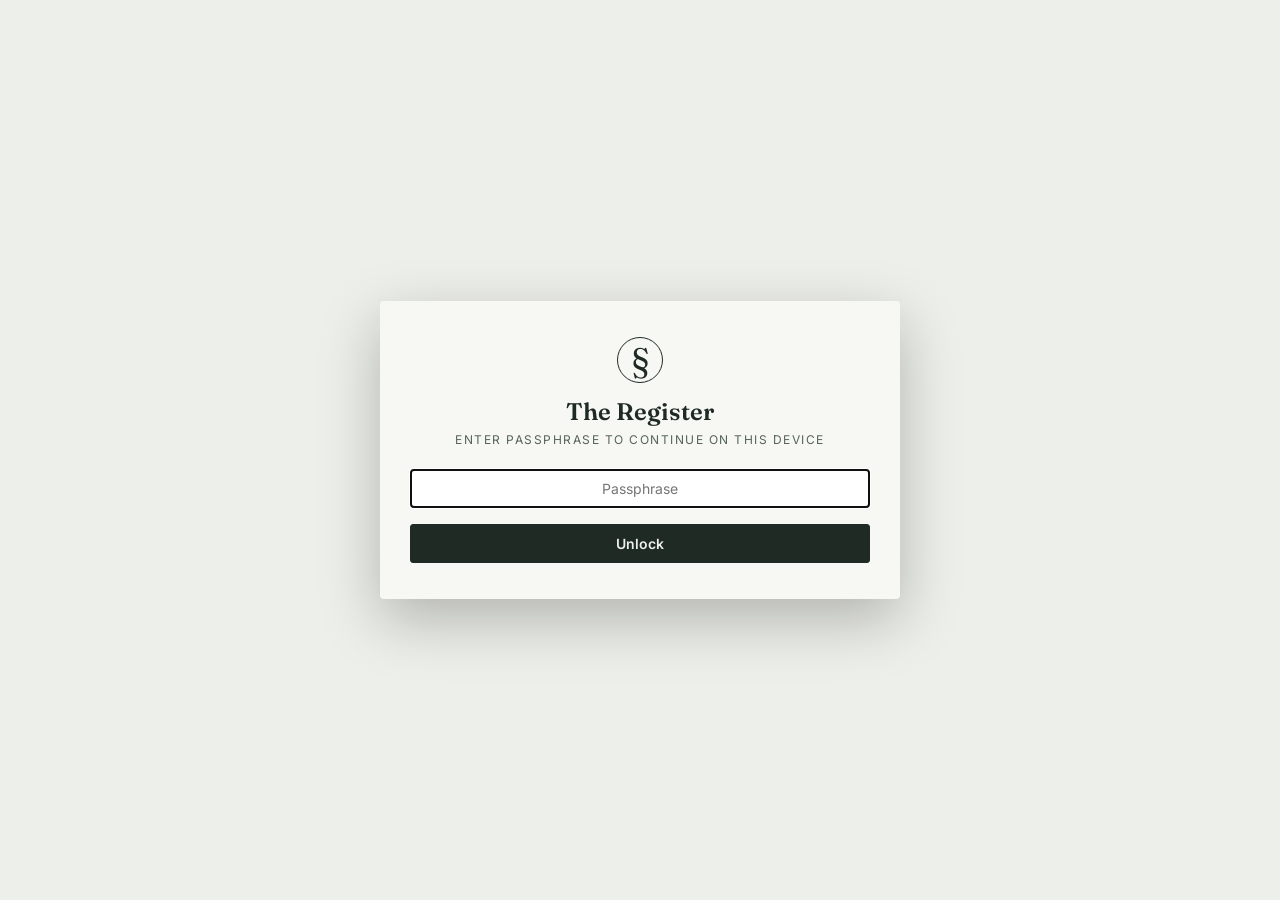
==== commit 5aae001c: "Add files via upload" ====
--- a/index.html
+++ b/index.html
@@ -107,6 +107,31 @@
   display:flex; align-items:center; justify-content:center; z-index:100; padding:20px;
 }
 .overlay[hidden]{ display:none !important; }
+.gate-overlay{ z-index: 9999; background: var(--paper); }
+.gate-card{ max-width: 360px; box-shadow: none; }
+.gate-error{ color: var(--danger); font-size:13px; margin-top:10px; }
+
+/* ---- Topbar right / sync badge ---- */
+.topbar-right{ display:flex; align-items:center; gap:16px; }
+.sync-badge{
+  display:flex; align-items:center; gap:7px; font-family:'IBM Plex Mono',monospace;
+  font-size:11.5px; color: var(--ink-soft); white-space:nowrap;
+}
+.dot{ width:8px; height:8px; border-radius:50%; flex-shrink:0; }
+.dot-yellow{ background:#C99A2E; }
+.dot-green{ background:#2E7D4F; }
+.dot-red{ background:#9C3B3B; }
+.dot.pulse{ animation: pulse 1.1s ease-in-out infinite; }
+@keyframes pulse{ 0%,100%{ opacity:1; } 50%{ opacity:0.35; } }
+
+/* ---- Spinner ---- */
+.spinner-wrap{ display:flex; justify-content:center; align-items:center; padding: 46px 0; }
+.spinner{
+  width:26px; height:26px; border-radius:50%;
+  border: 3px solid var(--line); border-top-color: var(--ink);
+  animation: spin .7s linear infinite;
+}
+@keyframes spin{ to{ transform: rotate(360deg); } }
 .modal{
   background: var(--paper-raised); width:100%; max-width:520px; max-height:88vh;
   overflow-y:auto; border-radius:4px; box-shadow: 0 20px 60px rgba(0,0,0,0.25);
@@ -186,6 +211,19 @@
 </style>
 </head>
 <body>
+
+<div class="overlay gate-overlay" id="gateOverlay">
+  <div class="modal gate-card">
+    <div class="modal-body" style="text-align:center;padding:36px 30px;">
+      <span class="brand-mark" style="margin:0 auto 14px;">§</span>
+      <h2 style="margin-bottom:6px;">The Register</h2>
+      <p class="brand-sub" style="margin-bottom:22px;">Enter passphrase to continue on this device</p>
+      <input type="password" id="gateInput" class="field-input" placeholder="Passphrase" style="text-align:center;">
+      <p id="gateError" class="gate-error" hidden>Incorrect passphrase. Try again.</p>
+      <button class="btn btn-primary" id="gateSubmit" style="margin-top:16px;width:100%;">Unlock</button>
+    </div>
+  </div>
+</div>
 
 <header class="topbar">
   <div class="brand">
@@ -195,7 +233,13 @@
       <p class="brand-sub">Client Management</p>
     </div>
   </div>
-  <button class="btn btn-primary" id="addClientBtn">+ New Client</button>
+  <div class="topbar-right">
+    <div class="sync-badge" id="syncBadge">
+      <span class="dot dot-yellow pulse" id="syncDot"></span>
+      <span id="syncText">Syncing…</span>
+    </div>
+    <button class="btn btn-primary" id="addClientBtn">+ New Client</button>
+  </div>
 </header>
 
 <main>
@@ -268,6 +312,9 @@
 <script>
 // ====== CONFIG ======
 const WEBAPP_URL = 'https://script.google.com/macros/s/AKfycbxRIaW9MfkYPG2aRghtHPaERHVi68ciGBu0YhYtq0pR581flV8NpAcSADI3J6Pv7G05Zg/exec';
+const DEVICE_PASSPHRASE = 'trusttheprocess';
+const GATE_KEY = 'cms_device_verified';
+const CACHE_KEY = 'cms_clients_cache';
 
 const CATEGORY_META = {
   GST:  { label: 'GST',       color: '#A6742C' },
@@ -346,9 +393,6 @@
 
 // ====== INIT ======
 document.addEventListener('DOMContentLoaded', () => {
-  buildAddFormFields('GST');
-  loadClients();
-
   document.getElementById('addClientBtn').addEventListener('click', openAddModal);
   document.getElementById('closeAddModal').addEventListener('click', closeAddModal);
   document.getElementById('cancelAddBtn').addEventListener('click', closeAddModal);
@@ -364,7 +408,44 @@
     activeCategory = e.target.dataset.cat;
     renderList();
   });
+
+  window.addEventListener('online', () => loadClients());
+
+  setupGate();
 });
+
+function setupGate() {
+  const gate = document.getElementById('gateOverlay');
+  const input = document.getElementById('gateInput');
+  const error = document.getElementById('gateError');
+  const submit = document.getElementById('gateSubmit');
+
+  if (localStorage.getItem(GATE_KEY) === '1') {
+    gate.hidden = true;
+    initApp();
+    return;
+  }
+
+  const tryUnlock = () => {
+    if (input.value === DEVICE_PASSPHRASE) {
+      localStorage.setItem(GATE_KEY, '1');
+      gate.hidden = true;
+      initApp();
+    } else {
+      error.hidden = false;
+      input.value = '';
+      input.focus();
+    }
+  };
+  submit.addEventListener('click', tryUnlock);
+  input.addEventListener('keydown', (e) => { if (e.key === 'Enter') tryUnlock(); });
+  setTimeout(() => input.focus(), 100);
+}
+
+function initApp() {
+  buildAddFormFields('GST');
+  loadClients();
+}
 
 // ====== API HELPERS ======
 async function apiGet(params) {
@@ -397,15 +478,54 @@
   })));
 }
 
+// ====== LOCAL CACHE ======
+function cacheClients(list) {
+  try { localStorage.setItem(CACHE_KEY, JSON.stringify({ data: list, ts: Date.now() })); } catch (e) { /* storage full/unavailable — ignore */ }
+}
+function getCachedClients() {
+  try {
+    const raw = localStorage.getItem(CACHE_KEY);
+    return raw ? JSON.parse(raw) : null;
+  } catch (e) { return null; }
+}
+function formatTime(ts) {
+  if (!ts) return '';
+  return new Date(ts).toLocaleTimeString([], { hour: '2-digit', minute: '2-digit' });
+}
+function setSyncStatus(state, ts) {
+  const dot = document.getElementById('syncDot');
+  const text = document.getElementById('syncText');
+  if (state === 'syncing') { dot.className = 'dot dot-yellow pulse'; text.textContent = 'Syncing…'; }
+  else if (state === 'synced') { dot.className = 'dot dot-green'; text.textContent = 'Synced ' + formatTime(ts); }
+  else if (state === 'stale') { dot.className = 'dot dot-yellow'; text.textContent = 'Offline — showing saved data' + (ts ? ' (' + formatTime(ts) + ')' : ''); }
+  else { dot.className = 'dot dot-red'; text.textContent = 'Could not sync'; }
+}
+
 // ====== LIST ======
 async function loadClients() {
+  const cached = getCachedClients();
+  if (cached && cached.data && cached.data.length) {
+    allClients = cached.data;
+    renderList();
+  } else {
+    document.getElementById('emptyState').hidden = true;
+    document.getElementById('clientList').innerHTML = '<div class="spinner-wrap"><div class="spinner"></div></div>';
+  }
+  setSyncStatus('syncing');
   try {
     const data = await apiGet({ action: 'listClients' });
-    if (!data.ok) { showToast(data.error || 'Failed to load clients', true); return; }
+    if (!data.ok) {
+      setSyncStatus(cached ? 'stale' : 'error', cached ? cached.ts : null);
+      if (!cached) showToast(data.error || 'Failed to load clients', true);
+      return;
+    }
     allClients = data.clients;
+    cacheClients(allClients);
     renderList();
+    setSyncStatus('synced', Date.now());
   } catch (err) {
-    showToast('Could not reach the server. Check your connection.', true);
+    setSyncStatus(cached ? 'stale' : 'error', cached ? cached.ts : null);
+    if (!cached) showToast('Could not reach the server. Check your connection.', true);
   }
 }
 
@@ -510,8 +630,12 @@
 async function openDetailModal(category, clientNo) {
   currentDetail = { category, clientNo };
   editMode = false;
+  document.getElementById('detailName').textContent = 'Loading…';
+  document.getElementById('detailFolio').textContent = '';
+  document.getElementById('detailStamp').textContent = '';
+  document.getElementById('detailStamp').style.background = '#9CA69A';
+  document.getElementById('detailBody').innerHTML = '<div class="spinner-wrap"><div class="spinner"></div></div>';
   document.getElementById('detailOverlay').hidden = false;
-  document.getElementById('detailBody').innerHTML = '<p>Loading…</p>';
   await refreshDetail();
 }
 function closeDetailModal() { document.getElementById('detailOverlay').hidden = true; currentDetail = null; }
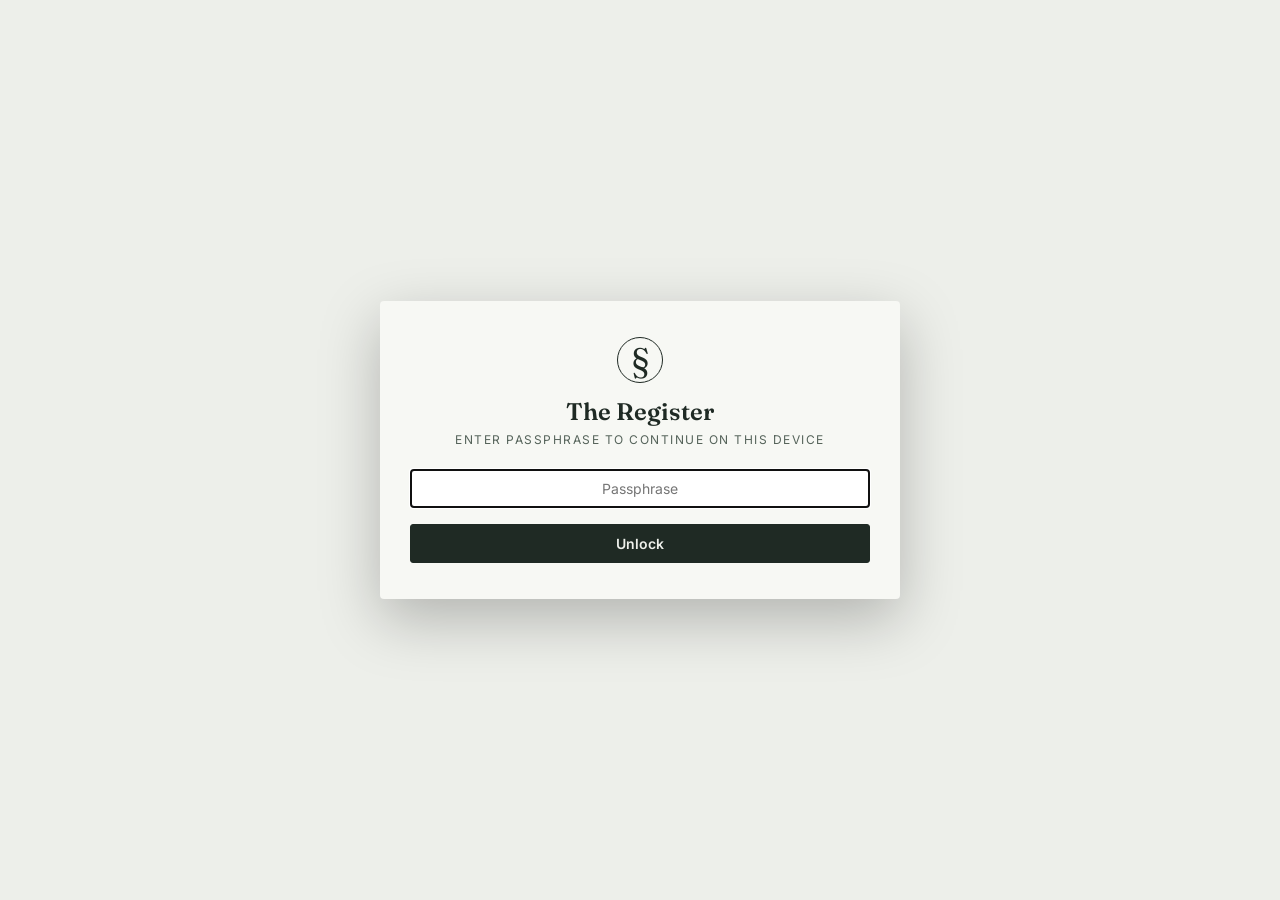
==== commit 06148817: "Rename index (2).html to index.html" ====
--- a/index.html
+++ b/index.html
@@ -66,11 +66,13 @@
 /* ---- Controls ---- */
 main{ max-width: 980px; margin: 0 auto; padding: 28px; }
 .controls{ display:flex; flex-wrap:wrap; gap:14px; align-items:center; margin-bottom: 22px; }
+.search-wrap{ display:flex; flex:1; min-width:240px; gap:8px; }
 .search-input{
-  flex:1; min-width:240px; padding:11px 14px; border:1px solid var(--line-strong);
+  flex:1; min-width:180px; padding:11px 14px; border:1px solid var(--line-strong);
   border-radius:3px; background: var(--paper-raised); font-family:'Inter'; font-size:14px; color: var(--ink);
 }
 .search-input:focus{ outline:2px solid var(--ink); outline-offset:1px; }
+.btn-search{ flex-shrink:0; }
 .chips{ display:flex; gap:8px; flex-wrap:wrap; }
 .chip{
   font-family:'IBM Plex Mono', monospace; font-size:12.5px; letter-spacing:0.4px;
@@ -101,6 +103,12 @@
 }
 .empty-state{ text-align:center; color: var(--ink-soft); padding: 50px 0; font-size:14px; }
 
+.pending-row{ opacity: 0.6; font-style: italic; }
+.pending-tag{
+  display:inline-block; font-family:'IBM Plex Mono',monospace; font-size:10px; font-style: normal;
+  color:#8a6a1f; background:#F3E4BE; padding:2px 7px; border-radius:10px; margin-left:6px; letter-spacing:0.3px;
+}
+
 /* ---- Overlay / Modal ---- */
 .overlay{
   position:fixed; inset:0; background: rgba(31,42,36,0.45);
@@ -183,6 +191,8 @@
 }
 table.ledger-table td{ padding:8px; border-bottom: 1px solid var(--line); vertical-align:top; }
 table.ledger-table a{ color: var(--ink); }
+.table-scroll{ overflow-x:auto; -webkit-overflow-scrolling:touch; }
+.table-scroll table{ min-width: 560px; }
 
 .file-chip{
   display:inline-flex; align-items:center; gap:6px; font-size:12.5px; padding:5px 10px;
@@ -198,14 +208,31 @@
 .toast{
   position:fixed; bottom:24px; left:50%; transform:translateX(-50%);
   background: var(--ink); color: var(--paper); padding:12px 22px; border-radius:4px;
-  font-size:13.5px; z-index:200; box-shadow:0 8px 24px rgba(0,0,0,0.3);
+  font-size:13.5px; z-index:200; box-shadow:0 8px 24px rgba(0,0,0,0.3); max-width: 90vw; text-align:center;
 }
 
 @media (max-width: 640px){
-  .ledger-row{ grid-template-columns: 60px 1fr 90px; }
+  .topbar{ padding:14px 16px; gap:10px; }
+  .brand-sub{ display:none; }
+  .brand h1{ font-size:19px; }
+  .brand-mark{ width:38px; height:38px; font-size:28px; }
+  .topbar-right{ gap:10px; }
+  .sync-badge span:last-child{ max-width:110px; overflow:hidden; text-overflow:ellipsis; white-space:nowrap; }
+  main{ padding: 18px 14px; }
+  .controls{ flex-direction:column; align-items:stretch; }
+  .search-wrap{ width:100%; }
+  .chips{ width:100%; overflow-x:auto; flex-wrap:nowrap; padding-bottom:2px; }
+  .ledger-row{ grid-template-columns: 54px 1fr 78px; padding:12px 6px; }
   .col-mobile{ display:none; }
+  .col-name{ font-size:14.5px; }
+  .badge{ font-size:10px; padding:2px 7px; }
+  .modal{ max-height:92vh; }
+  .modal-head{ padding:16px 18px 12px; }
+  .modal-body{ padding:16px 18px; }
+  .modal-foot{ padding:14px 18px; }
   .field-grid{ grid-template-columns: 1fr; }
   .detail-grid{ grid-template-columns: 1fr; }
+  .gate-card{ max-width: 92vw; }
 }
 
 </style>
@@ -244,7 +271,10 @@
 
 <main>
   <div class="controls">
-    <input type="text" id="searchInput" class="search-input" placeholder="Search by name, client no. or mobile…">
+    <div class="search-wrap">
+      <input type="text" id="searchInput" class="search-input" placeholder="Search by name, client no., mobile, GSTIN, PAN, email…">
+      <button class="btn btn-primary btn-search" id="searchBtn" aria-label="Search">Search</button>
+    </div>
     <div class="chips" id="categoryChips">
       <button class="chip active" data-cat="ALL">All</button>
       <button class="chip" data-cat="GST">GST</button>
@@ -332,7 +362,8 @@
     { key: 'UserId', label: 'User ID', type: 'text' },
     { key: 'GSTPassword', label: 'GSTIN Password', type: 'text' },
     { key: 'FeesCharged', label: 'Fees Charged', type: 'text' },
-    { key: 'FilingFrequency', label: 'Filing Frequency', type: 'select', options: ['Monthly', 'Quarterly'] }
+    { key: 'FilingFrequency', label: 'Filing Frequency', type: 'select', options: ['Monthly', 'Quarterly'] },
+    { key: 'OtherDetails', label: 'Other Details (optional)', type: 'textarea', full: true }
   ],
   ITR: [
     { key: 'Name', label: 'Name', type: 'text', required: true, full: true },
@@ -343,7 +374,8 @@
     { key: 'AadharNo', label: 'Aadhar No.', type: 'text' },
     { key: 'PanNo', label: 'PAN Card No.', type: 'text' },
     { key: 'ITRPassword', label: 'ITR Password', type: 'text' },
-    { key: 'AISTISPassword', label: 'AIS / TIS Password', type: 'text' }
+    { key: 'AISTISPassword', label: 'AIS / TIS Password', type: 'text' },
+    { key: 'OtherDetails', label: 'Other Details (optional)', type: 'textarea', full: true }
   ],
   LOAN: [
     { key: 'Name', label: 'Client Name', type: 'text', required: true, full: true },
@@ -390,6 +422,9 @@
 let searchTerm = '';
 let currentDetail = null; // { category, clientNo }
 let editMode = false;
+let lastListSyncState = { state: 'synced', ts: null };
+let queueTimer = null;
+const QUEUE_KEY = 'cms_pending_queue';
 
 // ====== INIT ======
 document.addEventListener('DOMContentLoaded', () => {
@@ -399,17 +434,11 @@
   document.getElementById('saveNewClientBtn').addEventListener('click', submitNewClient);
   document.getElementById('newCategorySelect').addEventListener('change', (e) => buildAddFormFields(e.target.value));
   document.getElementById('closeDetailModal').addEventListener('click', closeDetailModal);
-  document.getElementById('searchInput').addEventListener('input', (e) => { searchTerm = e.target.value.toLowerCase(); renderList(); });
-
-  document.getElementById('categoryChips').addEventListener('click', (e) => {
-    if (!e.target.classList.contains('chip')) return;
-    document.querySelectorAll('.chip').forEach(c => c.classList.remove('active'));
-    e.target.classList.add('active');
-    activeCategory = e.target.dataset.cat;
-    renderList();
-  });
-
-  window.addEventListener('online', () => loadClients());
+  document.getElementById('searchInput').addEventListener('input', (e) => { searchTerm = e.target.value.toLowerCase().trim(); renderList(); });
+  document.getElementById('searchInput').addEventListener('keydown', (e) => { if (e.key === 'Enter') { e.preventDefault(); applySearch(); } });
+  document.getElementById('searchBtn').addEventListener('click', applySearch);
+
+  buildCategoryChips();
 
   setupGate();
 });
@@ -445,9 +474,115 @@
 function initApp() {
   buildAddFormFields('GST');
   loadClients();
-}
-
-// ====== API HELPERS ======
+  startBackgroundSync();
+}
+
+function startBackgroundSync() {
+  syncQueue();
+  window.addEventListener('online', () => { loadClients(); syncQueue(); });
+  document.addEventListener('visibilitychange', () => { if (!document.hidden) { loadClients(); syncQueue(); } });
+  setInterval(() => { loadClients(); syncQueue(); }, 60000);
+}
+
+function buildCategoryChips() {
+  const wrap = document.getElementById('categoryChips');
+  wrap.innerHTML = '';
+  const cats = [['ALL', 'All'], ['GST', 'GST'], ['ITR', 'ITR'], ['LOAN', 'Loan / CMA'], ['MISC', 'Misc.']];
+  cats.forEach(([val, label]) => {
+    const btn = document.createElement('button');
+    btn.className = 'chip' + (val === 'ALL' ? ' active' : '');
+    btn.dataset.cat = val;
+    btn.textContent = label;
+    btn.addEventListener('click', () => {
+      document.querySelectorAll('.chip').forEach(c => c.classList.remove('active'));
+      btn.classList.add('active');
+      activeCategory = val;
+      renderList();
+    });
+    wrap.appendChild(btn);
+  });
+}
+
+function applySearch() {
+  searchTerm = document.getElementById('searchInput').value.toLowerCase().trim();
+  renderList();
+}
+
+// ====== PENDING SYNC QUEUE (protects against data loss when offline) ======
+function getQueue() {
+  try { return JSON.parse(localStorage.getItem(QUEUE_KEY) || '[]'); } catch (e) { return []; }
+}
+function setQueue(q) {
+  try { localStorage.setItem(QUEUE_KEY, JSON.stringify(q)); return true; } catch (e) { return false; }
+}
+function queueAction(action, payload) {
+  const q = getQueue();
+  q.push({ id: 'q' + Date.now() + Math.random().toString(36).slice(2), action, payload, ts: Date.now() });
+  const stored = setQueue(q);
+  updateSyncBadge();
+  return stored;
+}
+
+async function syncQueue() {
+  const queue = getQueue();
+  if (!queue.length) { updateSyncBadge(); return; }
+  updateSyncBadge();
+  const item = queue[0];
+  try {
+    const res = await apiPost(item.action, item.payload);
+    const remaining = getQueue().filter(q => q.id !== item.id);
+    if (res && res.ok) {
+      setQueue(remaining);
+      showToast('A saved change has synced.');
+      await loadClients();
+      if (currentDetail) await refreshDetail(true);
+    } else {
+      // Server rejected it outright (bad data / not found) — drop it so it doesn't block
+      // the queue forever, and tell the user so they can fix it manually.
+      setQueue(remaining);
+      showToast('A queued change could not be saved (' + ((res && res.error) || 'unknown error') + '). Please redo it.', true);
+    }
+    updateSyncBadge();
+    if (remaining.length) syncQueue();
+  } catch (err) {
+    // still offline — leave it queued, will retry automatically
+    updateSyncBadge();
+  }
+}
+
+// Attempts to save immediately; if the network is unavailable, queues the
+// change locally (so nothing typed is lost) and syncs it automatically later.
+async function submitWithFallback(action, payload, opts) {
+  opts = opts || {};
+  try {
+    const res = await apiPost(action, payload);
+    if (res && res.ok) {
+      if (opts.onSuccess) opts.onSuccess(res);
+      return { ok: true, res };
+    } else {
+      showToast((res && res.error) || 'Save failed.', true);
+      return { ok: false, res };
+    }
+  } catch (err) {
+    queueAction(action, payload);
+    if (opts.onQueued) opts.onQueued();
+    showToast(opts.queuedMessage || 'No connection — saved on this device. Will sync automatically.');
+    setTimeout(syncQueue, 3000);
+    return { ok: true, queued: true };
+  }
+}
+
+function updateSyncBadge() {
+  const queue = getQueue();
+  if (queue.length > 0) {
+    const dot = document.getElementById('syncDot');
+    const text = document.getElementById('syncText');
+    dot.className = 'dot dot-yellow pulse';
+    text.textContent = queue.length + ' change' + (queue.length > 1 ? 's' : '') + ' waiting to sync…';
+  } else {
+    setSyncStatus(lastListSyncState.state, lastListSyncState.ts);
+  }
+}
 async function apiGet(params) {
   const url = new URL(WEBAPP_URL);
   Object.keys(params).forEach(k => url.searchParams.set(k, params[k]));
@@ -493,6 +628,8 @@
   return new Date(ts).toLocaleTimeString([], { hour: '2-digit', minute: '2-digit' });
 }
 function setSyncStatus(state, ts) {
+  lastListSyncState = { state, ts };
+  if (getQueue().length > 0) return; // pending queue badge takes priority
   const dot = document.getElementById('syncDot');
   const text = document.getElementById('syncText');
   if (state === 'syncing') { dot.className = 'dot dot-yellow pulse'; text.textContent = 'Syncing…'; }
@@ -535,11 +672,11 @@
   let list = allClients;
   if (activeCategory !== 'ALL') list = list.filter(c => c.category === activeCategory);
   if (searchTerm) {
-    list = list.filter(c =>
-      (c.name || '').toLowerCase().includes(searchTerm) ||
-      (c.clientNo || '').toLowerCase().includes(searchTerm) ||
-      (c.mobile || '').toLowerCase().includes(searchTerm)
-    );
+    const words = searchTerm.split(/\s+/).filter(Boolean);
+    list = list.filter(c => {
+      const haystack = ((c.name || '') + ' ' + (c.clientNo || '') + ' ' + (c.mobile || '') + ' ' + (c.search || '')).toLowerCase();
+      return words.every(w => haystack.includes(w));
+    });
   }
   container.innerHTML = '';
   if (list.length === 0) { empty.hidden = false; return; }
@@ -548,18 +685,37 @@
   list.forEach(c => {
     const meta = CATEGORY_META[c.category] || { label: c.category, color: '#555' };
     const row = document.createElement('div');
-    row.className = 'ledger-row client-row';
+    row.className = 'ledger-row client-row' + (c.pending ? ' pending-row' : '');
     row.innerHTML = `
-      <span class="col-no mono">${c.clientNo}</span>
-      <span class="col-name">${escapeHtml(c.name || '(unnamed)')}</span>
+      <span class="col-no mono">${c.pending ? '…' : c.clientNo}</span>
+      <span class="col-name">${escapeHtml(c.name || '(unnamed)')}${c.pending ? ' <span class="pending-tag">syncing…</span>' : ''}</span>
       <span class="col-cat"><span class="badge" style="background:${meta.color}">${meta.label}</span></span>
       <span class="col-mobile">${escapeHtml(c.mobile || '')}</span>
     `;
-    row.addEventListener('click', () => openDetailModal(c.category, c.clientNo));
+    row.addEventListener('click', () => {
+      if (c.pending) { showToast('This client is still syncing — try again in a moment.'); return; }
+      openDetailModal(c.category, c.clientNo);
+    });
     container.appendChild(row);
   });
 }
 
+function monthValueToLabel(value) {
+  if (!value) return '';
+  const parts = value.split('-');
+  if (parts.length !== 2) return value;
+  const names = ['January','February','March','April','May','June','July','August','September','October','November','December'];
+  const idx = parseInt(parts[1], 10) - 1;
+  return (names[idx] || parts[1]) + ' ' + parts[0];
+}
+function formatCellValue(fieldDef, value) {
+  if (!value) return '—';
+  if (fieldDef && fieldDef.type === 'date') {
+    const d = new Date(value);
+    if (!isNaN(d)) return d.toLocaleDateString('en-GB', { day: '2-digit', month: 'short', year: 'numeric' });
+  }
+  return escapeHtml(value);
+}
 function escapeHtml(str) {
   return String(str).replace(/[&<>"']/g, s => ({ '&': '&amp;', '<': '&lt;', '>': '&gt;', '"': '&quot;', "'": '&#39;' }[s]));
 }
@@ -613,45 +769,78 @@
 
   const btn = document.getElementById('saveNewClientBtn');
   btn.disabled = true; btn.textContent = 'Saving…';
+  await submitWithFallback('addClient', { category, fields }, {
+    onSuccess: () => { showToast('Client added.'); closeAddModal(); loadClients(); },
+    onQueued: () => {
+      const tempNo = category + '-PENDING-' + Date.now().toString(36).toUpperCase();
+      allClients.push({
+        clientNo: tempNo, category, name: fields[nameField], mobile: fields.MobileNo || '',
+        search: Object.values(fields).join(' ').toLowerCase(), pending: true
+      });
+      cacheClients(allClients);
+      renderList();
+      closeAddModal();
+    },
+    queuedMessage: 'No connection — client saved on this device, will sync automatically.'
+  });
+  btn.disabled = false; btn.textContent = 'Save Client';
+}
+
+// ====== DETAIL CACHE ======
+function detailCacheKey(category, clientNo) { return 'cms_detail_' + category + '_' + clientNo; }
+function cacheDetail(category, clientNo, data) {
+  try { localStorage.setItem(detailCacheKey(category, clientNo), JSON.stringify({ data, ts: Date.now() })); } catch (e) { /* ignore */ }
+}
+function getCachedDetail(category, clientNo) {
   try {
-    const res = await apiPost('addClient', { category, fields });
-    if (!res.ok) { showToast(res.error || 'Could not save client', true); return; }
-    showToast('Client added.');
-    closeAddModal();
-    await loadClients();
-  } catch (err) {
-    showToast('Save failed — check your connection.', true);
-  } finally {
-    btn.disabled = false; btn.textContent = 'Save Client';
-  }
+    const raw = localStorage.getItem(detailCacheKey(category, clientNo));
+    return raw ? JSON.parse(raw) : null;
+  } catch (e) { return null; }
 }
 
 // ====== DETAIL MODAL ======
 async function openDetailModal(category, clientNo) {
   currentDetail = { category, clientNo };
   editMode = false;
-  document.getElementById('detailName').textContent = 'Loading…';
-  document.getElementById('detailFolio').textContent = '';
-  document.getElementById('detailStamp').textContent = '';
-  document.getElementById('detailStamp').style.background = '#9CA69A';
-  document.getElementById('detailBody').innerHTML = '<div class="spinner-wrap"><div class="spinner"></div></div>';
   document.getElementById('detailOverlay').hidden = false;
-  await refreshDetail();
+
+  const cached = getCachedDetail(category, clientNo);
+  if (cached && cached.data) {
+    applyDetailToUI(cached.data);
+  } else {
+    document.getElementById('detailName').textContent = 'Loading…';
+    document.getElementById('detailFolio').textContent = '';
+    document.getElementById('detailStamp').textContent = '';
+    document.getElementById('detailStamp').style.background = '#9CA69A';
+    document.getElementById('detailBody').innerHTML = '<div class="spinner-wrap"><div class="spinner"></div></div>';
+  }
+  await refreshDetail(!!cached);
 }
 function closeDetailModal() { document.getElementById('detailOverlay').hidden = true; currentDetail = null; }
 
-async function refreshDetail() {
+async function refreshDetail(silent) {
   const { category, clientNo } = currentDetail;
-  const data = await apiGet({ action: 'getClient', category, clientNo });
-  if (!data.ok) { showToast(data.error || 'Could not load client', true); return; }
-
+  try {
+    const data = await apiGet({ action: 'getClient', category, clientNo });
+    // ignore if the popup moved to a different client (or closed) while this was in flight
+    if (!currentDetail || currentDetail.category !== category || currentDetail.clientNo !== clientNo) return;
+    if (editMode) return; // don't clobber an in-progress edit
+    if (!data.ok) { if (!silent) showToast(data.error || 'Could not load client', true); return; }
+    cacheDetail(category, clientNo, data);
+    applyDetailToUI(data);
+  } catch (err) {
+    if (!silent) showToast('Could not reach the server.', true);
+  }
+}
+
+function applyDetailToUI(data) {
+  const { category } = currentDetail;
   const meta = CATEGORY_META[category];
   const nameField = FIELDS[category][0].key;
   document.getElementById('detailStamp').textContent = meta.label;
   document.getElementById('detailStamp').style.background = meta.color;
   document.getElementById('detailName').textContent = data.client[nameField] || '(unnamed)';
   document.getElementById('detailFolio').textContent = 'No. ' + data.client.ClientNo;
-
   renderDetailBody(data);
 }
 
@@ -766,10 +955,12 @@
     uploadBtn.disabled = true; uploadBtn.textContent = 'Uploading…';
     try {
       const files = await filesToPayload(input);
-      const res = await apiPost('uploadDocs', { category, clientNo, files, folderType: 'documents' });
-      if (!res.ok) { showToast(res.error || 'Upload failed', true); return; }
-      showToast('Documents uploaded.');
-      await refreshDetail();
+      const result = await submitWithFallback('uploadDocs', { category, clientNo, files, folderType: 'documents' }, {
+        onSuccess: () => showToast('Documents uploaded.'),
+        queuedMessage: 'No connection — files saved on this device, will upload automatically once online.'
+      });
+      if (!result.tooLarge) input.value = '';
+      if (result.ok && !result.queued) await refreshDetail();
     } finally {
       uploadBtn.disabled = false; uploadBtn.textContent = 'Upload';
     }
@@ -788,6 +979,10 @@
   wrap.innerHTML = `<h3>${title}</h3>`;
 
   const cols = ENTRY_TABLE_COLUMNS[category];
+  const fieldMap = {};
+  ENTRY_FIELDS[category].forEach(f => { fieldMap[f.key] = f; });
+  const tableScroll = document.createElement('div');
+  tableScroll.className = 'table-scroll';
   const table = document.createElement('table');
   table.className = 'ledger-table';
   const theadLabels = ENTRY_FIELDS[category].map(f => f.label).concat(['Documents']);
@@ -796,19 +991,22 @@
 
   (data.entries || []).slice().reverse().forEach(entry => {
     const tr = document.createElement('tr');
+    if (entry.pending) tr.className = 'pending-row';
     const cells = cols.map(c => {
       if (c === 'DocLinks') {
+        if (entry.pending) return '<td><span class="pending-tag">syncing…</span></td>';
         if (!entry.DocLinks) return '<td>—</td>';
         const links = entry.DocLinks.split(',').map((u, i) => `<a href="${u.trim()}" target="_blank">File ${i + 1}</a>`).join(', ');
         return `<td>${links}</td>`;
       }
-      return `<td>${escapeHtml(entry[c] || '—')}</td>`;
+      return `<td>${formatCellValue(fieldMap[c], entry[c])}</td>`;
     }).join('');
     tr.innerHTML = cells;
     tbody.appendChild(tr);
   });
   table.appendChild(tbody);
-  wrap.appendChild(table);
+  tableScroll.appendChild(table);
+  wrap.appendChild(tableScroll);
 
   if (!data.entries || data.entries.length === 0) {
     const p = document.createElement('p');
@@ -864,14 +1062,29 @@
   saveBtn.textContent = 'Save Entry';
   saveBtn.addEventListener('click', async () => {
     const entry = {};
-    ENTRY_FIELDS[category].forEach(f => { entry[f.key] = document.getElementById('entry_' + f.key).value.trim(); });
+    ENTRY_FIELDS[category].forEach(f => {
+      let val = document.getElementById('entry_' + f.key).value.trim();
+      if (f.type === 'month') val = monthValueToLabel(val);
+      entry[f.key] = val;
+    });
     saveBtn.disabled = true; saveBtn.textContent = 'Saving…';
     try {
       const files = await filesToPayload(fileInput);
-      const res = await apiPost('addEntry', { category, clientNo, entry, files });
-      if (!res.ok) { showToast(res.error || 'Could not save entry', true); return; }
-      showToast('Entry added.');
-      await refreshDetail();
+      const result = await submitWithFallback('addEntry', { category, clientNo, entry, files }, {
+        onSuccess: () => showToast('Entry added.'),
+        onQueued: () => {
+          const cached = getCachedDetail(category, clientNo);
+          const data = (cached && cached.data) || { ok: true, category, client: {}, entries: [] };
+          data.entries = data.entries || [];
+          data.entries.push(Object.assign({}, entry, { EntryId: 'pending', DocLinks: '', pending: true }));
+          cacheDetail(category, clientNo, data);
+          if (currentDetail && currentDetail.category === category && currentDetail.clientNo === clientNo) applyDetailToUI(data);
+        },
+        queuedMessage: files.length
+          ? 'No connection — entry saved on this device; documents will upload once you\'re back online.'
+          : 'No connection — entry saved on this device, will sync automatically.'
+      });
+      if (result.ok && !result.queued) await refreshDetail();
     } finally {
       saveBtn.disabled = false; saveBtn.textContent = 'Save Entry';
     }
@@ -884,15 +1097,28 @@
   const { category, clientNo } = currentDetail;
   const fields = {};
   FIELDS[category].forEach(f => { fields[f.key] = document.getElementById('edit_' + f.key).value.trim(); });
-  try {
-    const res = await apiPost('updateClient', { category, clientNo, fields });
-    if (!res.ok) { showToast(res.error || 'Could not save changes', true); return; }
-    showToast('Details updated.');
-    editMode = false;
+
+  editMode = false;
+  const result = await submitWithFallback('updateClient', { category, clientNo, fields }, {
+    onSuccess: () => showToast('Details updated.'),
+    onQueued: () => {
+      const cached = getCachedDetail(category, clientNo);
+      const data = (cached && cached.data) || { ok: true, category, client: Object.assign({}, client) };
+      data.client = Object.assign({}, data.client, fields);
+      cacheDetail(category, clientNo, data);
+      const nameField = FIELDS[category][0].key;
+      allClients = allClients.map(c => (c.category === category && c.clientNo === clientNo)
+        ? Object.assign({}, c, { name: data.client[nameField], mobile: data.client.MobileNo || c.mobile })
+        : c);
+      cacheClients(allClients);
+      renderList();
+      applyDetailToUI(data);
+    },
+    queuedMessage: 'No connection — changes saved on this device, will sync automatically.'
+  });
+  if (result.ok && !result.queued) {
     await refreshDetail();
     await loadClients();
-  } catch (err) {
-    showToast('Save failed — check your connection.', true);
   }
 }
 
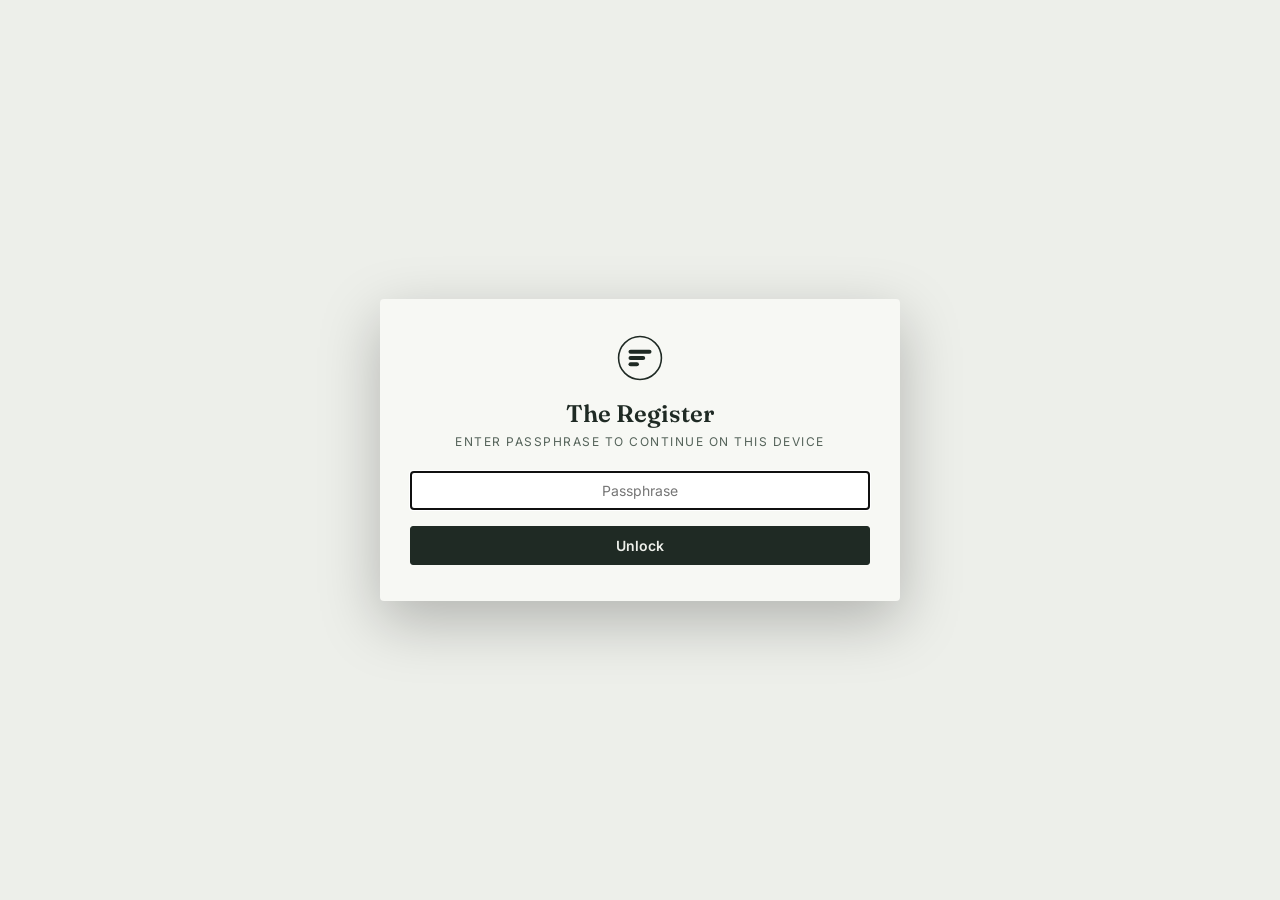
==== commit 624f91d9: "Add files via upload" ====
--- a/index.html
+++ b/index.html
@@ -4,12 +4,22 @@
 <meta charset="UTF-8">
 <meta name="viewport" content="width=device-width, initial-scale=1.0">
 <title>The Register — Client Management</title>
+<link rel="manifest" href="./manifest.json">
+<meta name="theme-color" content="#1F2A24">
+<meta name="mobile-web-app-capable" content="yes">
+<meta name="apple-mobile-web-app-capable" content="yes">
+<meta name="apple-mobile-web-app-status-bar-style" content="black-translucent">
+<meta name="apple-mobile-web-app-title" content="The Register">
+<link rel="icon" type="image/png" sizes="32x32" href="./favicon-32.png">
+<link rel="icon" type="image/png" sizes="64x64" href="./favicon-64.png">
+<link rel="apple-touch-icon" href="./apple-touch-icon.png">
 <link rel="preconnect" href="https://fonts.googleapis.com">
 <link href="https://fonts.googleapis.com/css2?family=Fraunces:opsz,wght@9..144,400;9..144,500;9..144,600&family=Inter:wght@400;500;600;700&family=IBM+Plex+Mono:wght@400;500&display=swap" rel="stylesheet">
 <style>
 :root{
   --paper: #EDEFEA;
   --paper-raised: #F7F8F4;
+  --surface: #FFFFFF;
   --ink: #1F2A24;
   --ink-soft: #55635A;
   --line: #C9CFC6;
@@ -21,6 +31,19 @@
   --danger: #9C3B3B;
   font-size: 16px;
 }
+html[data-theme="dark"]{
+  --paper: #171C18;
+  --paper-raised: #212823;
+  --surface: #262E28;
+  --ink: #E9ECE6;
+  --ink-soft: #9BA69C;
+  --line: #333C35;
+  --line-strong: #4A564C;
+}
+html[data-theme="dark"] .overlay{ background: rgba(0,0,0,0.6); }
+html[data-theme="dark"] .modal{ box-shadow: 0 20px 60px rgba(0,0,0,0.55); }
+html{ transition: background .15s ease; }
+body{ transition: background .15s ease, color .15s ease; }
 *{ box-sizing: border-box; }
 body{
   margin:0;
@@ -35,17 +58,14 @@
 /* ---- Topbar ---- */
 .topbar{
   display:flex; align-items:center; justify-content:space-between;
-  padding: 20px 28px;
+  padding: 20px 40px;
   border-bottom: 1px solid var(--line);
   background: var(--paper-raised);
   position: sticky; top:0; z-index: 10;
 }
 .brand{ display:flex; align-items:center; gap:14px; }
 .brand-mark{
-  font-family:'Fraunces',serif; font-size:34px; color: var(--ink);
-  border: 1.5px solid var(--ink); border-radius:50%;
-  width:46px; height:46px; display:flex; align-items:center; justify-content:center;
-  flex-shrink:0;
+  color: var(--ink); width:46px; height:46px; flex-shrink:0;
 }
 .brand h1{ font-size: 22px; letter-spacing: 0.2px; }
 .brand-sub{ margin:2px 0 0; font-size:12px; text-transform:uppercase; letter-spacing:1.5px; color: var(--ink-soft); }
@@ -64,7 +84,7 @@
 .btn-small{ padding:6px 12px; font-size:13px; }
 
 /* ---- Controls ---- */
-main{ max-width: 980px; margin: 0 auto; padding: 28px; }
+main{ max-width: 1440px; margin: 0 auto; padding: 32px 40px; }
 .controls{ display:flex; flex-wrap:wrap; gap:14px; align-items:center; margin-bottom: 22px; }
 .search-wrap{ display:flex; flex:1; min-width:240px; gap:8px; }
 .search-input{
@@ -109,6 +129,30 @@
   color:#8a6a1f; background:#F3E4BE; padding:2px 7px; border-radius:10px; margin-left:6px; letter-spacing:0.3px;
 }
 
+.reminder-count{
+  position:absolute; top:-5px; right:-5px; background: var(--danger); color:#fff;
+  font-family:'IBM Plex Mono',monospace; font-size:10px; border-radius:9px; min-width:16px; height:16px;
+  display:flex; align-items:center; justify-content:center; padding:0 3px; line-height:1;
+}
+.theme-toggle{ position:relative; }
+
+.reminder-card{
+  display:flex; align-items:center; justify-content:space-between; gap:14px;
+  border-bottom:1px solid var(--line); padding:14px 4px; flex-wrap:wrap;
+}
+.reminder-info{ flex:1; min-width:200px; }
+.reminder-title{ font-family:'Fraunces',serif; font-size:15px; }
+.reminder-meta{ font-size:12.5px; color: var(--ink-soft); margin-top:2px; }
+.reminder-due{
+  font-family:'IBM Plex Mono',monospace; font-size:11px; padding:3px 9px; border-radius:10px;
+  display:inline-block; margin-right:8px;
+}
+.due-overdue{ background:#F5D9D9; color:#7a2323; }
+.due-soon{ background:#F3E4BE; color:#8a6a1f; }
+.due-later{ background: var(--line); color: var(--ink-soft); }
+.reminder-actions{ display:flex; gap:8px; flex-wrap:wrap; }
+.reminder-actions a, .reminder-actions button{ text-decoration:none; }
+
 /* ---- Overlay / Modal ---- */
 .overlay{
   position:fixed; inset:0; background: rgba(31,42,36,0.45);
@@ -144,7 +188,7 @@
   background: var(--paper-raised); width:100%; max-width:520px; max-height:88vh;
   overflow-y:auto; border-radius:4px; box-shadow: 0 20px 60px rgba(0,0,0,0.25);
 }
-.modal-wide{ max-width: 720px; }
+.modal-wide{ max-width: 800px; }
 .modal-head{
   display:flex; align-items:flex-start; justify-content:space-between;
   padding: 22px 26px 14px; border-bottom:1px solid var(--line); position:relative;
@@ -153,6 +197,11 @@
 .icon-btn{
   background:none; border:none; font-size:26px; line-height:1; cursor:pointer; color: var(--ink-soft);
 }
+.theme-toggle{
+  font-size:19px; border:1px solid var(--line-strong); border-radius:6px; width:38px; height:38px;
+  display:flex; align-items:center; justify-content:center; flex-shrink:0;
+}
+.theme-toggle:hover{ background: var(--paper); }
 .modal-body{ padding: 20px 26px; }
 .modal-foot{
   display:flex; justify-content:flex-end; gap:10px; padding: 16px 26px; border-top:1px solid var(--line);
@@ -161,7 +210,7 @@
 .field-label{ display:block; font-size:12px; text-transform:uppercase; letter-spacing:0.6px; color: var(--ink-soft); margin: 14px 0 6px; }
 .field-input, textarea, select{
   width:100%; padding:10px 12px; border:1px solid var(--line-strong); border-radius:3px;
-  font-family:'Inter'; font-size:14px; background:#fff; color: var(--ink);
+  font-family:'Inter'; font-size:14px; background: var(--surface); color: var(--ink);
 }
 textarea{ resize: vertical; min-height:60px; }
 .field-grid{ display:grid; grid-template-columns: 1fr 1fr; gap: 0 16px; }
@@ -215,7 +264,7 @@
   .topbar{ padding:14px 16px; gap:10px; }
   .brand-sub{ display:none; }
   .brand h1{ font-size:19px; }
-  .brand-mark{ width:38px; height:38px; font-size:28px; }
+  .brand-mark{ width:38px; height:38px; }
   .topbar-right{ gap:10px; }
   .sync-badge span:last-child{ max-width:110px; overflow:hidden; text-overflow:ellipsis; white-space:nowrap; }
   main{ padding: 18px 14px; }
@@ -236,13 +285,19 @@
 }
 
 </style>
+<script>(function(){try{if(localStorage.getItem('cms_theme')==='dark'){document.documentElement.setAttribute('data-theme','dark');}}catch(e){}})();</script>
 </head>
 <body>
 
 <div class="overlay gate-overlay" id="gateOverlay">
   <div class="modal gate-card">
     <div class="modal-body" style="text-align:center;padding:36px 30px;">
-      <span class="brand-mark" style="margin:0 auto 14px;">§</span>
+      <svg class="brand-mark" style="margin:0 auto 14px;" viewBox="0 0 44 44" width="46" height="46" fill="none" xmlns="http://www.w3.org/2000/svg">
+        <circle cx="22" cy="22" r="20.5" stroke="currentColor" stroke-width="1.5"/>
+        <rect x="11" y="14" width="22" height="4" rx="2" fill="currentColor"/>
+        <rect x="11" y="20" width="16" height="4" rx="2" fill="currentColor"/>
+        <rect x="11" y="26" width="10" height="4" rx="2" fill="currentColor"/>
+      </svg>
       <h2 style="margin-bottom:6px;">The Register</h2>
       <p class="brand-sub" style="margin-bottom:22px;">Enter passphrase to continue on this device</p>
       <input type="password" id="gateInput" class="field-input" placeholder="Passphrase" style="text-align:center;">
@@ -254,7 +309,12 @@
 
 <header class="topbar">
   <div class="brand">
-    <span class="brand-mark">§</span>
+    <svg class="brand-mark" viewBox="0 0 44 44" width="46" height="46" fill="none" xmlns="http://www.w3.org/2000/svg">
+      <circle cx="22" cy="22" r="20.5" stroke="currentColor" stroke-width="1.5"/>
+      <rect x="11" y="14" width="22" height="4" rx="2" fill="currentColor"/>
+      <rect x="11" y="20" width="16" height="4" rx="2" fill="currentColor"/>
+      <rect x="11" y="26" width="10" height="4" rx="2" fill="currentColor"/>
+    </svg>
     <div>
       <h1>The Register</h1>
       <p class="brand-sub">Client Management</p>
@@ -265,6 +325,8 @@
       <span class="dot dot-yellow pulse" id="syncDot"></span>
       <span id="syncText">Syncing…</span>
     </div>
+    <button class="icon-btn theme-toggle" id="remindersToggle" aria-label="Reminders">🔔<span class="reminder-count" id="reminderCount" hidden>0</span></button>
+    <button class="icon-btn theme-toggle" id="themeToggle" aria-label="Toggle dark mode">🌙</button>
     <button class="btn btn-primary" id="addClientBtn">+ New Client</button>
   </div>
 </header>
@@ -275,13 +337,7 @@
       <input type="text" id="searchInput" class="search-input" placeholder="Search by name, client no., mobile, GSTIN, PAN, email…">
       <button class="btn btn-primary btn-search" id="searchBtn" aria-label="Search">Search</button>
     </div>
-    <div class="chips" id="categoryChips">
-      <button class="chip active" data-cat="ALL">All</button>
-      <button class="chip" data-cat="GST">GST</button>
-      <button class="chip" data-cat="ITR">ITR</button>
-      <button class="chip" data-cat="LOAN">Loan / CMA</button>
-      <button class="chip" data-cat="MISC">Misc.</button>
-    </div>
+    <div class="chips" id="categoryChips"></div>
   </div>
 
   <div class="ledger" id="ledgerHead">
@@ -338,6 +394,24 @@
 </div>
 
 <div class="toast" id="toast" hidden></div>
+
+<!-- REMINDERS MODAL -->
+<div class="overlay" id="remindersOverlay" hidden>
+  <div class="modal modal-wide">
+    <div class="modal-head">
+      <div>
+        <h2>Reminders</h2>
+        <p class="detail-folio">Due within the next 7 days</p>
+      </div>
+      <button class="icon-btn" id="closeRemindersModal">&times;</button>
+    </div>
+    <div class="modal-body">
+      <button class="btn btn-ghost btn-small" id="addReminderBtn" style="margin-bottom:14px;">+ Add Custom Reminder</button>
+      <div id="addReminderForm"></div>
+      <div id="remindersList"><p style="color:var(--ink-soft);font-size:13.5px;">Loading…</p></div>
+    </div>
+  </div>
+</div>
 
 <script>
 // ====== CONFIG ======
@@ -397,7 +471,7 @@
 const ENTRY_FIELDS = {
   GST: [
     { key: 'Month', label: 'Month', type: 'month' },
-    { key: 'TaxableValue', label: 'Taxable Value of Sales', type: 'text' },
+    { key: 'TaxableValue', label: 'Total Sales Value', type: 'text' },
     { key: 'DocumentsIssued', label: 'Documents Issued', type: 'text' },
     { key: 'HSN', label: 'HSN No.', type: 'text' },
     { key: 'OtherDetails', label: 'Other Details', type: 'text' }
@@ -423,8 +497,6 @@
 let currentDetail = null; // { category, clientNo }
 let editMode = false;
 let lastListSyncState = { state: 'synced', ts: null };
-let queueTimer = null;
-const QUEUE_KEY = 'cms_pending_queue';
 
 // ====== INIT ======
 document.addEventListener('DOMContentLoaded', () => {
@@ -434,14 +506,37 @@
   document.getElementById('saveNewClientBtn').addEventListener('click', submitNewClient);
   document.getElementById('newCategorySelect').addEventListener('change', (e) => buildAddFormFields(e.target.value));
   document.getElementById('closeDetailModal').addEventListener('click', closeDetailModal);
+  document.getElementById('remindersToggle').addEventListener('click', openRemindersModal);
+  document.getElementById('closeRemindersModal').addEventListener('click', () => { document.getElementById('remindersOverlay').hidden = true; });
+  document.getElementById('addReminderBtn').addEventListener('click', toggleAddReminderForm);
   document.getElementById('searchInput').addEventListener('input', (e) => { searchTerm = e.target.value.toLowerCase().trim(); renderList(); });
   document.getElementById('searchInput').addEventListener('keydown', (e) => { if (e.key === 'Enter') { e.preventDefault(); applySearch(); } });
   document.getElementById('searchBtn').addEventListener('click', applySearch);
 
   buildCategoryChips();
+  initTheme();
 
   setupGate();
 });
+
+function initTheme() {
+  const btn = document.getElementById('themeToggle');
+  const updateIcon = () => {
+    btn.textContent = document.documentElement.getAttribute('data-theme') === 'dark' ? '☀️' : '🌙';
+  };
+  updateIcon();
+  btn.addEventListener('click', () => {
+    const isDark = document.documentElement.getAttribute('data-theme') === 'dark';
+    if (isDark) {
+      document.documentElement.removeAttribute('data-theme');
+      try { localStorage.setItem('cms_theme', 'light'); } catch (e) { /* ignore */ }
+    } else {
+      document.documentElement.setAttribute('data-theme', 'dark');
+      try { localStorage.setItem('cms_theme', 'dark'); } catch (e) { /* ignore */ }
+    }
+    updateIcon();
+  });
+}
 
 function setupGate() {
   const gate = document.getElementById('gateOverlay');
@@ -475,13 +570,24 @@
   buildAddFormFields('GST');
   loadClients();
   startBackgroundSync();
-}
-
-function startBackgroundSync() {
+  registerServiceWorker();
+}
+
+async function startBackgroundSync() {
+  await loadQueueCache();
   syncQueue();
-  window.addEventListener('online', () => { loadClients(); syncQueue(); });
-  document.addEventListener('visibilitychange', () => { if (!document.hidden) { loadClients(); syncQueue(); } });
-  setInterval(() => { loadClients(); syncQueue(); }, 60000);
+  refreshReminders();
+  window.addEventListener('online', () => { loadClients(); syncQueue(); refreshReminders(); });
+  document.addEventListener('visibilitychange', () => { if (!document.hidden) { loadClients(); syncQueue(); refreshReminders(); } });
+  setInterval(() => { loadClients(); syncQueue(); refreshReminders(); }, 60000);
+}
+
+function registerServiceWorker() {
+  if ('serviceWorker' in navigator) {
+    window.addEventListener('load', () => {
+      navigator.serviceWorker.register('./sw.js').catch(() => { /* offline app-shell caching just won't be available */ });
+    });
+  }
 }
 
 function buildCategoryChips() {
@@ -509,41 +615,91 @@
 }
 
 // ====== PENDING SYNC QUEUE (protects against data loss when offline) ======
-function getQueue() {
-  try { return JSON.parse(localStorage.getItem(QUEUE_KEY) || '[]'); } catch (e) { return []; }
-}
-function setQueue(q) {
-  try { localStorage.setItem(QUEUE_KEY, JSON.stringify(q)); return true; } catch (e) { return false; }
-}
-function queueAction(action, payload) {
-  const q = getQueue();
-  q.push({ id: 'q' + Date.now() + Math.random().toString(36).slice(2), action, payload, ts: Date.now() });
-  const stored = setQueue(q);
+// Uses IndexedDB rather than localStorage — its quota is far larger, which
+// matters here since queued items can include base64-encoded documents.
+const IDB_NAME = 'cms_offline_db';
+const IDB_STORE = 'pending_queue';
+let pendingQueueCache = [];
+
+function openQueueDB() {
+  return new Promise((resolve, reject) => {
+    if (!('indexedDB' in window)) { reject(new Error('IndexedDB unavailable')); return; }
+    const req = indexedDB.open(IDB_NAME, 1);
+    req.onupgradeneeded = () => {
+      if (!req.result.objectStoreNames.contains(IDB_STORE)) {
+        req.result.createObjectStore(IDB_STORE, { keyPath: 'id' });
+      }
+    };
+    req.onsuccess = () => resolve(req.result);
+    req.onerror = () => reject(req.error);
+  });
+}
+async function idbGetAll() {
+  const db = await openQueueDB();
+  return new Promise((resolve, reject) => {
+    const tx = db.transaction(IDB_STORE, 'readonly');
+    const req = tx.objectStore(IDB_STORE).getAll();
+    req.onsuccess = () => resolve(req.result || []);
+    req.onerror = () => reject(req.error);
+  });
+}
+async function idbPut(item) {
+  const db = await openQueueDB();
+  return new Promise((resolve, reject) => {
+    const tx = db.transaction(IDB_STORE, 'readwrite');
+    tx.objectStore(IDB_STORE).put(item);
+    tx.oncomplete = () => resolve(true);
+    tx.onerror = () => reject(tx.error);
+  });
+}
+async function idbDelete(id) {
+  const db = await openQueueDB();
+  return new Promise((resolve, reject) => {
+    const tx = db.transaction(IDB_STORE, 'readwrite');
+    tx.objectStore(IDB_STORE).delete(id);
+    tx.oncomplete = () => resolve(true);
+    tx.onerror = () => reject(tx.error);
+  });
+}
+
+async function loadQueueCache() {
+  try { pendingQueueCache = await idbGetAll(); } catch (e) { pendingQueueCache = []; }
   updateSyncBadge();
-  return stored;
+}
+
+async function queueAction(action, payload) {
+  const item = { id: 'q' + Date.now() + Math.random().toString(36).slice(2), action, payload, ts: Date.now() };
+  try {
+    await idbPut(item);
+    pendingQueueCache.push(item);
+    updateSyncBadge();
+    return true;
+  } catch (e) {
+    return false; // storage unavailable/full — caller must tell the user clearly
+  }
 }
 
 async function syncQueue() {
-  const queue = getQueue();
-  if (!queue.length) { updateSyncBadge(); return; }
+  if (!pendingQueueCache.length) { updateSyncBadge(); return; }
   updateSyncBadge();
-  const item = queue[0];
+  const item = pendingQueueCache[0];
   try {
     const res = await apiPost(item.action, item.payload);
-    const remaining = getQueue().filter(q => q.id !== item.id);
     if (res && res.ok) {
-      setQueue(remaining);
+      await idbDelete(item.id);
+      pendingQueueCache = pendingQueueCache.filter(q => q.id !== item.id);
       showToast('A saved change has synced.');
       await loadClients();
       if (currentDetail) await refreshDetail(true);
     } else {
       // Server rejected it outright (bad data / not found) — drop it so it doesn't block
       // the queue forever, and tell the user so they can fix it manually.
-      setQueue(remaining);
+      await idbDelete(item.id);
+      pendingQueueCache = pendingQueueCache.filter(q => q.id !== item.id);
       showToast('A queued change could not be saved (' + ((res && res.error) || 'unknown error') + '). Please redo it.', true);
     }
     updateSyncBadge();
-    if (remaining.length) syncQueue();
+    if (pendingQueueCache.length) syncQueue();
   } catch (err) {
     // still offline — leave it queued, will retry automatically
     updateSyncBadge();
@@ -564,21 +720,25 @@
       return { ok: false, res };
     }
   } catch (err) {
-    queueAction(action, payload);
-    if (opts.onQueued) opts.onQueued();
-    showToast(opts.queuedMessage || 'No connection — saved on this device. Will sync automatically.');
-    setTimeout(syncQueue, 3000);
-    return { ok: true, queued: true };
+    const stored = await queueAction(action, payload);
+    if (stored) {
+      if (opts.onQueued) opts.onQueued();
+      showToast(opts.queuedMessage || 'No connection — saved on this device. Will sync automatically.');
+      setTimeout(syncQueue, 3000);
+      return { ok: true, queued: true };
+    } else {
+      showToast('No connection, and this change could not be saved on this device either. Please keep this tab open and retry once you\'re back online.', true);
+      return { ok: false, queued: false, tooLarge: true };
+    }
   }
 }
 
 function updateSyncBadge() {
-  const queue = getQueue();
-  if (queue.length > 0) {
+  if (pendingQueueCache.length > 0) {
     const dot = document.getElementById('syncDot');
     const text = document.getElementById('syncText');
     dot.className = 'dot dot-yellow pulse';
-    text.textContent = queue.length + ' change' + (queue.length > 1 ? 's' : '') + ' waiting to sync…';
+    text.textContent = pendingQueueCache.length + ' change' + (pendingQueueCache.length > 1 ? 's' : '') + ' waiting to sync…';
   } else {
     setSyncStatus(lastListSyncState.state, lastListSyncState.ts);
   }
@@ -629,7 +789,7 @@
 }
 function setSyncStatus(state, ts) {
   lastListSyncState = { state, ts };
-  if (getQueue().length > 0) return; // pending queue badge takes priority
+  if (pendingQueueCache.length > 0) return; // pending queue badge takes priority
   const dot = document.getElementById('syncDot');
   const text = document.getElementById('syncText');
   if (state === 'syncing') { dot.className = 'dot dot-yellow pulse'; text.textContent = 'Syncing…'; }
@@ -995,9 +1155,9 @@
     const cells = cols.map(c => {
       if (c === 'DocLinks') {
         if (entry.pending) return '<td><span class="pending-tag">syncing…</span></td>';
-        if (!entry.DocLinks) return '<td>—</td>';
-        const links = entry.DocLinks.split(',').map((u, i) => `<a href="${u.trim()}" target="_blank">File ${i + 1}</a>`).join(', ');
-        return `<td>${links}</td>`;
+        if (entry.FolderUrl) return `<td><a href="${entry.FolderUrl}" target="_blank" class="file-chip">📁 Files</a></td>`;
+        if (entry.DocLinks) return `<td><a href="${entry.DocLinks.split(',')[0].trim()}" target="_blank" class="file-chip">📄 Files</a></td>`;
+        return '<td>—</td>';
       }
       return `<td>${formatCellValue(fieldMap[c], entry[c])}</td>`;
     }).join('');
@@ -1122,6 +1282,185 @@
   }
 }
 
+// ====== REMINDERS ======
+const REMINDER_TYPE_LABELS = {
+  birthday: '🎂 Birthday',
+  gst_filing: '🧾 GST Filing',
+  itr_filing: '📄 ITR Filing',
+  custom: '📌 Custom'
+};
+
+function reminderDueClass(daysUntil) {
+  if (daysUntil < 0) return 'due-overdue';
+  if (daysUntil <= 2) return 'due-soon';
+  return 'due-later';
+}
+function reminderDueLabel(daysUntil, dueDate) {
+  if (daysUntil < 0) return `Overdue by ${Math.abs(daysUntil)}d (${dueDate})`;
+  if (daysUntil === 0) return `Due today (${dueDate})`;
+  return `In ${daysUntil}d (${dueDate})`;
+}
+function updateReminderBadge(count) {
+  const badge = document.getElementById('reminderCount');
+  if (count > 0) { badge.hidden = false; badge.textContent = count > 99 ? '99+' : count; }
+  else badge.hidden = true;
+}
+
+function openRemindersModal() {
+  document.getElementById('remindersOverlay').hidden = false;
+  document.getElementById('addReminderForm').innerHTML = '';
+  document.getElementById('remindersList').innerHTML = '<p style="color:var(--ink-soft);font-size:13.5px;">Loading…</p>';
+  refreshReminders();
+}
+
+async function refreshReminders() {
+  try {
+    const data = await apiGet({ action: 'listReminders' });
+    if (!data.ok) return;
+    const reminders = data.reminders || [];
+    updateReminderBadge(reminders.length);
+    if (!document.getElementById('remindersOverlay').hidden) renderReminders(reminders);
+  } catch (err) {
+    // silent — badge just won't update this cycle; will retry on the next interval
+  }
+}
+
+function renderReminders(reminders) {
+  const list = document.getElementById('remindersList');
+  if (!reminders.length) {
+    list.innerHTML = '<p style="color:var(--ink-soft);font-size:13.5px;">Nothing due in the next 7 days.</p>';
+    return;
+  }
+  list.innerHTML = '';
+  reminders.forEach(r => {
+    const meta = CATEGORY_META[r.category] || { label: r.category || '', color: '#666' };
+    const card = document.createElement('div');
+    card.className = 'reminder-card';
+    card.innerHTML = `
+      <div class="reminder-info">
+        <div class="reminder-title">${escapeHtml(r.clientName || r.title)}${r.category ? ` <span class="badge" style="background:${meta.color};font-size:10px;">${meta.label}</span>` : ''}</div>
+        <div class="reminder-meta">${REMINDER_TYPE_LABELS[r.type] || r.type} — ${escapeHtml(r.title)}${r.notes ? ' · ' + escapeHtml(r.notes) : ''}</div>
+      </div>
+      <div class="reminder-actions">
+        <span class="reminder-due ${reminderDueClass(r.daysUntil)}">${reminderDueLabel(r.daysUntil, r.dueDate)}</span>
+      </div>
+    `;
+    const actions = card.querySelector('.reminder-actions');
+
+    const doneBtn = document.createElement('button');
+    doneBtn.className = 'btn btn-ghost btn-small';
+    doneBtn.textContent = 'Mark Done';
+    doneBtn.addEventListener('click', () => markReminderAsDone(r, card));
+    actions.appendChild(doneBtn);
+
+    if (r.mobile) {
+      const msgBtn = document.createElement('a');
+      msgBtn.className = 'btn btn-ghost btn-small';
+      msgBtn.href = 'sms:' + r.mobile;
+      msgBtn.textContent = 'Message';
+      actions.appendChild(msgBtn);
+
+      const callBtn = document.createElement('a');
+      callBtn.className = 'btn btn-ghost btn-small';
+      callBtn.href = 'tel:' + r.mobile;
+      callBtn.textContent = 'Call';
+      actions.appendChild(callBtn);
+    }
+    list.appendChild(card);
+  });
+}
+
+async function markReminderAsDone(r, cardEl) {
+  const payload = { type: r.type, key: r.key, reminderId: r.reminderId || null };
+  cardEl.style.opacity = '0.4';
+  const result = await submitWithFallback('markReminderDone', payload, {
+    onSuccess: () => cardEl.remove(),
+    onQueued: () => cardEl.remove(),
+    queuedMessage: 'No connection — marked done on this device, will sync automatically.'
+  });
+  if (!result.ok && !result.queued) { cardEl.style.opacity = '1'; showToast('Could not mark as done.', true); }
+  else updateReminderBadge(Math.max(0, (document.querySelectorAll('.reminder-card').length - 1)));
+}
+
+function toggleAddReminderForm() {
+  const holder = document.getElementById('addReminderForm');
+  if (holder.children.length) { holder.innerHTML = ''; return; }
+
+  const form = document.createElement('div');
+  form.className = 'inline-form';
+
+  const clientLabel = document.createElement('label');
+  clientLabel.className = 'field-label';
+  clientLabel.textContent = 'Client (optional)';
+  const clientSelect = document.createElement('select');
+  clientSelect.className = 'field-input';
+  clientSelect.id = 'reminderClientSelect';
+  const options = ['<option value="">General / no specific client</option>'].concat(
+    allClients.filter(c => !c.pending).map(c => {
+      const meta = CATEGORY_META[c.category] || { label: c.category };
+      const val = [c.category, c.clientNo, (c.name || '')].join('|');
+      return `<option value="${escapeHtml(val)}">${meta.label} — ${escapeHtml(c.name || '')} (${c.clientNo})</option>`;
+    })
+  );
+  clientSelect.innerHTML = options.join('');
+  form.appendChild(clientLabel);
+  form.appendChild(clientSelect);
+
+  const grid = document.createElement('div');
+  grid.className = 'field-grid';
+  grid.style.marginTop = '12px';
+
+  const titleLabel = document.createElement('label');
+  titleLabel.className = 'field-label full'; titleLabel.style.gridColumn = '1/-1'; titleLabel.textContent = 'Title';
+  const titleInput = document.createElement('input');
+  titleInput.type = 'text'; titleInput.className = 'field-input'; titleInput.id = 'reminderTitleInput';
+  titleInput.placeholder = 'e.g. Payment follow-up'; titleInput.style.gridColumn = '1/-1';
+
+  const dateLabel = document.createElement('label');
+  dateLabel.className = 'field-label'; dateLabel.textContent = 'Due Date';
+  const dateInput = document.createElement('input');
+  dateInput.type = 'date'; dateInput.className = 'field-input'; dateInput.id = 'reminderDateInput';
+
+  grid.appendChild(titleLabel); grid.appendChild(titleInput);
+  grid.appendChild(dateLabel); grid.appendChild(dateInput);
+  form.appendChild(grid);
+
+  const notesLabel = document.createElement('label');
+  notesLabel.className = 'field-label'; notesLabel.textContent = 'Notes (optional)';
+  const notesInput = document.createElement('textarea');
+  notesInput.className = 'field-input'; notesInput.id = 'reminderNotesInput';
+  form.appendChild(notesLabel); form.appendChild(notesInput);
+
+  const saveBtn = document.createElement('button');
+  saveBtn.className = 'btn btn-primary btn-small';
+  saveBtn.style.marginTop = '14px';
+  saveBtn.textContent = 'Save Reminder';
+  saveBtn.addEventListener('click', submitCustomReminder);
+  form.appendChild(saveBtn);
+
+  holder.appendChild(form);
+}
+
+async function submitCustomReminder() {
+  const clientVal = document.getElementById('reminderClientSelect').value;
+  const parts = clientVal ? clientVal.split('|') : ['', '', ''];
+  const category = parts[0], clientNo = parts[1], clientName = parts[2];
+  const title = document.getElementById('reminderTitleInput').value.trim();
+  const dueDate = document.getElementById('reminderDateInput').value;
+  const notes = document.getElementById('reminderNotesInput').value.trim();
+  if (!title || !dueDate) { showToast('Please enter a title and due date.', true); return; }
+
+  const payload = { category, clientNo, clientName, title, dueDate, notes };
+  const result = await submitWithFallback('addCustomReminder', payload, {
+    onSuccess: () => showToast('Reminder saved.'),
+    queuedMessage: 'No connection — reminder saved on this device, will sync automatically.'
+  });
+  if (result.ok) {
+    document.getElementById('addReminderForm').innerHTML = '';
+    refreshReminders();
+  }
+}
+
 </script>
 </body>
 </html>
